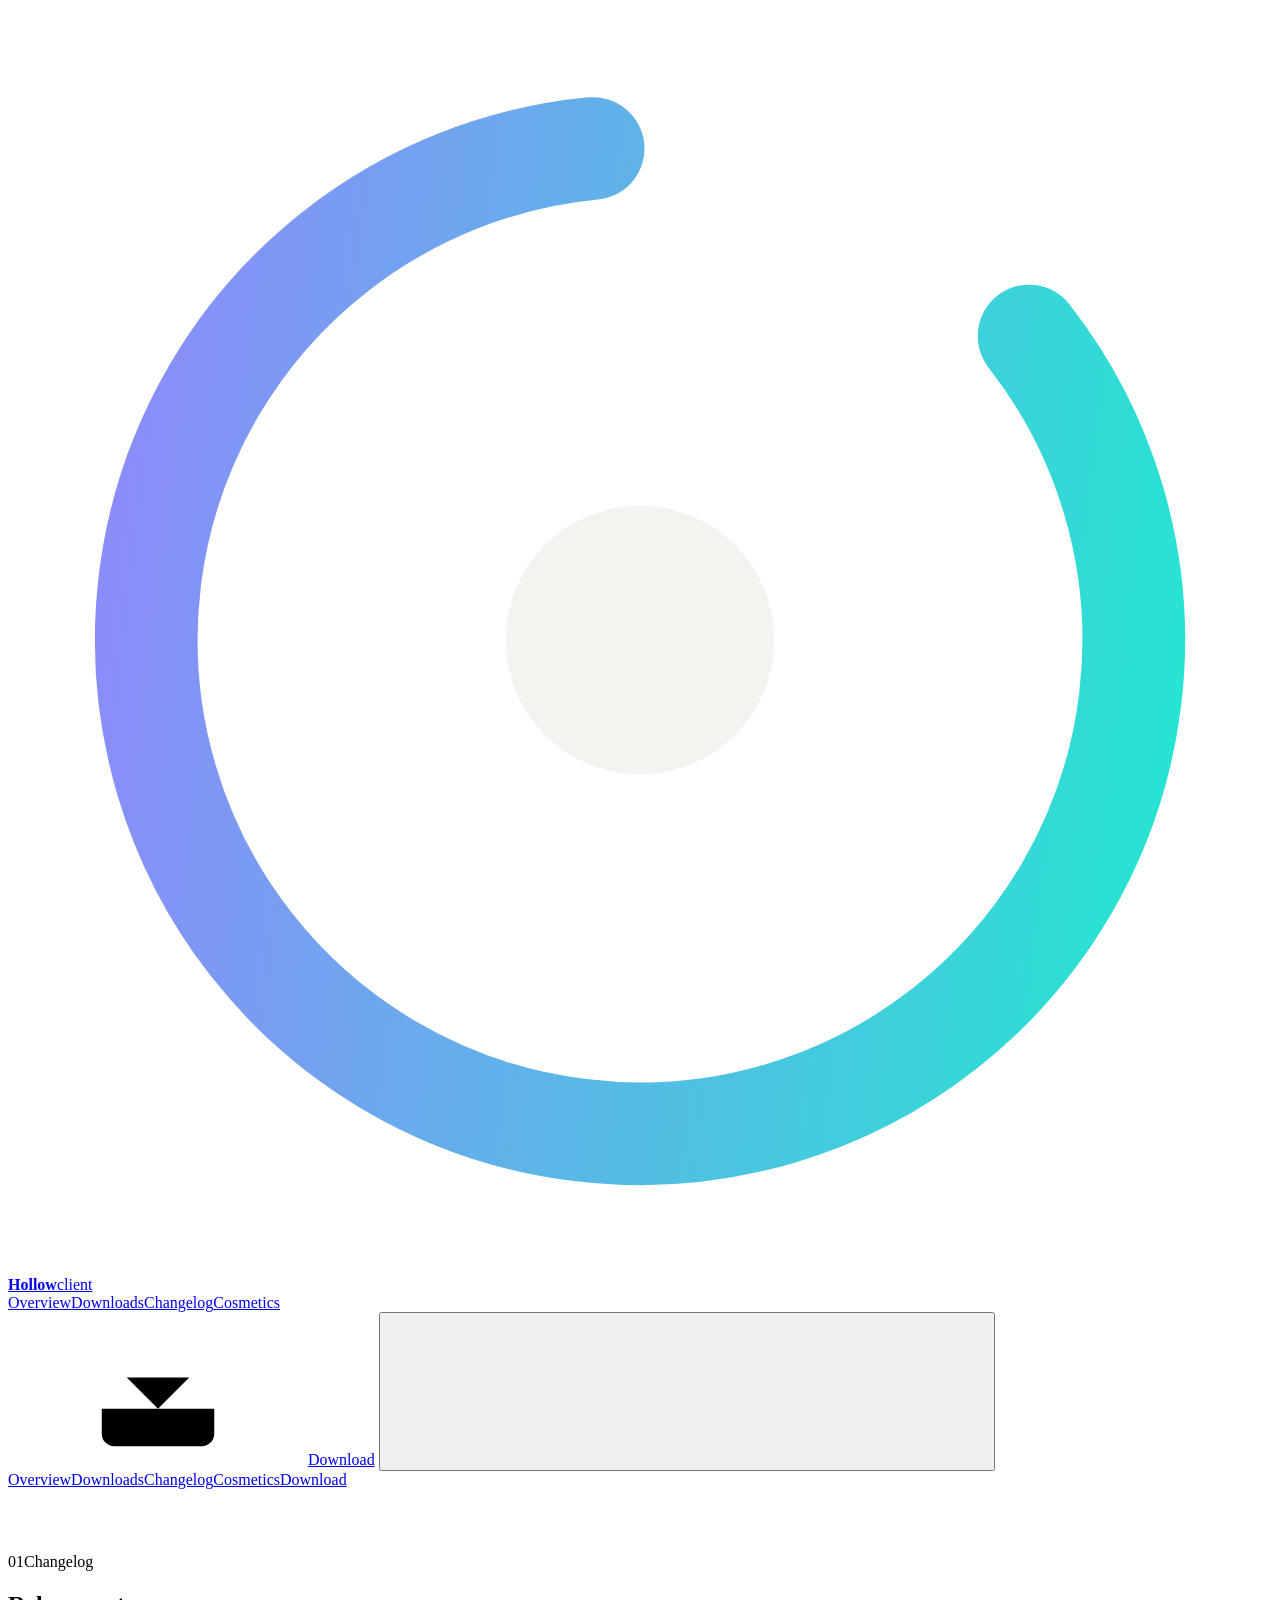
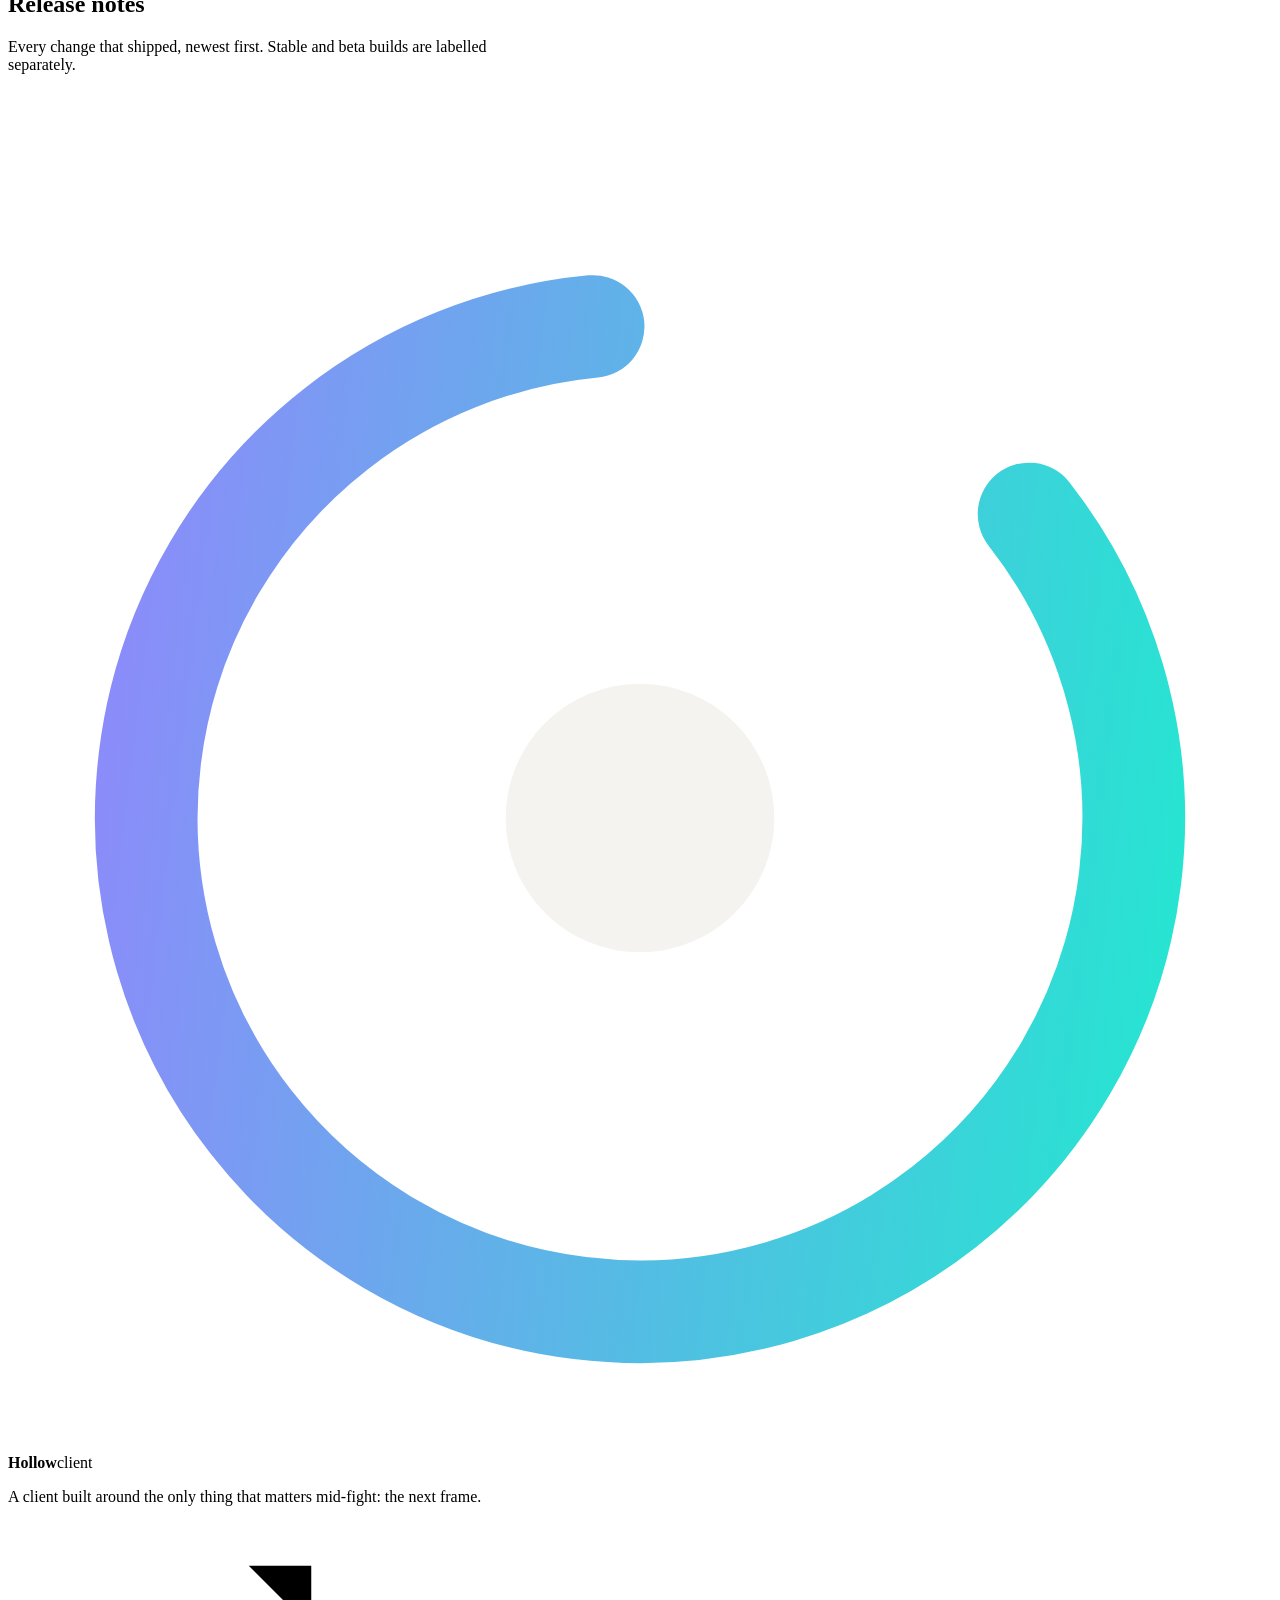
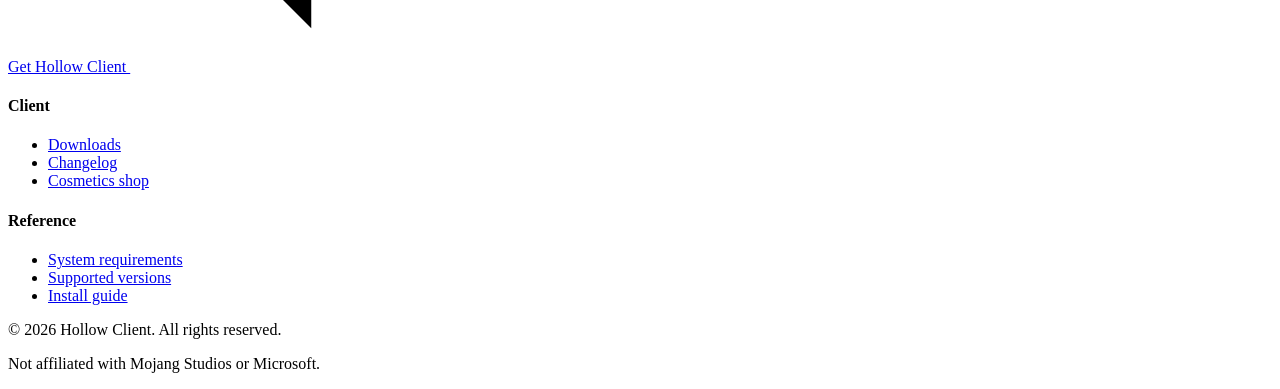
==== changelog.html @ 8e8ac7be "Add files via upload" ====
<!DOCTYPE html>
<html lang="en">
<head>
<meta charset="utf-8">
<meta name="viewport" content="width=device-width, initial-scale=1">
<title>Changelog — Hollow Client</title>
<meta name="description" content="Every Hollow Client release, newest first.">
<meta name="theme-color" content="#08080B">
<meta property="og:type" content="website">
<meta property="og:title" content="Changelog — Hollow Client">
<meta property="og:description" content="Every Hollow Client release, newest first.">
<meta name="twitter:card" content="summary_large_image">
<link rel="icon" href="assets/favicon.svg" type="image/svg+xml">
<link rel="preconnect" href="https://fonts.googleapis.com">
<link rel="preconnect" href="https://fonts.gstatic.com" crossorigin>
<link rel="stylesheet" href="https://fonts.googleapis.com/css2?family=Inter:wght@300;400;500;600&family=Space+Grotesk:wght@400;500;600;700&display=swap">
<link rel="stylesheet" href="assets/style.css">
</head>
<body data-page="changelog">
<svg xmlns="http://www.w3.org/2000/svg" style="display:none" aria-hidden="true">
<symbol id="i-download" viewBox="0 0 24 24"><path d="M21 15v4a2 2 0 0 1-2 2H5a2 2 0 0 1-2-2v-4"/><polyline points="7 10 12 15 17 10"/><line x1="12" x2="12" y1="15" y2="3"/></symbol>
<symbol id="i-arrow-right" viewBox="0 0 24 24"><path d="M5 12h14"/><path d="m12 5 7 7-7 7"/></symbol>
<symbol id="i-arrow-up-right" viewBox="0 0 24 24"><path d="M7 7h10v10"/><path d="M7 17 17 7"/></symbol>
<symbol id="i-menu" viewBox="0 0 24 24"><line x1="4" x2="20" y1="12" y2="12"/><line x1="4" x2="20" y1="6" y2="6"/><line x1="4" x2="20" y1="18" y2="18"/></symbol>
<symbol id="i-x" viewBox="0 0 24 24"><path d="M18 6 6 18"/><path d="m6 6 12 12"/></symbol>
<symbol id="i-check" viewBox="0 0 24 24"><path d="M20 6 9 17l-5-5"/></symbol>
<symbol id="i-chevron-down" viewBox="0 0 24 24"><path d="m6 9 6 6 6-6"/></symbol>
<symbol id="i-gauge" viewBox="0 0 24 24"><path d="m12 14 4-4"/><path d="M3.34 19a10 10 0 1 1 17.32 0"/></symbol>
<symbol id="i-blocks" viewBox="0 0 24 24"><rect width="7" height="7" x="14" y="3" rx="1"/><path d="M10 21V8a1 1 0 0 0-1-1H4a1 1 0 0 0-1 1v12a1 1 0 0 0 1 1h12a1 1 0 0 0 1-1v-5a1 1 0 0 0-1-1H3"/></symbol>
<symbol id="i-layers" viewBox="0 0 24 24"><path d="M12.83 2.18a2 2 0 0 0-1.66 0L2.6 6.08a1 1 0 0 0 0 1.83l8.58 3.91a2 2 0 0 0 1.66 0l8.58-3.9a1 1 0 0 0 0-1.83z"/><path d="M2 12a1 1 0 0 0 .58.91l8.6 3.91a2 2 0 0 0 1.65 0l8.58-3.9A1 1 0 0 0 22 12"/><path d="M2 17a1 1 0 0 0 .58.91l8.6 3.91a2 2 0 0 0 1.65 0l8.58-3.9A1 1 0 0 0 22 17"/></symbol>
<symbol id="i-sparkles" viewBox="0 0 24 24"><path d="M9.937 15.5A2 2 0 0 0 8.5 14.063l-6.135-1.582a.5.5 0 0 1 0-.962L8.5 9.936A2 2 0 0 0 9.937 8.5l1.582-6.135a.5.5 0 0 1 .963 0L14.063 8.5A2 2 0 0 0 15.5 9.937l6.135 1.581a.5.5 0 0 1 0 .964L15.5 14.063a2 2 0 0 0-1.437 1.437l-1.582 6.135a.5.5 0 0 1-.963 0z"/><path d="M20 3v4"/><path d="M22 5h-4"/><path d="M4 17v2"/><path d="M5 18H3"/></symbol>
<symbol id="i-sparkle" viewBox="0 0 24 24"><path d="M9.937 15.5A2 2 0 0 0 8.5 14.063l-6.135-1.582a.5.5 0 0 1 0-.962L8.5 9.936A2 2 0 0 0 9.937 8.5l1.582-6.135a.5.5 0 0 1 .963 0L14.063 8.5A2 2 0 0 0 15.5 9.937l6.135 1.581a.5.5 0 0 1 0 .964L15.5 14.063a2 2 0 0 0-1.437 1.437l-1.582 6.135a.5.5 0 0 1-.963 0z"/></symbol>
<symbol id="i-package" viewBox="0 0 24 24"><path d="M11 21.73a2 2 0 0 0 2 0l7-4A2 2 0 0 0 21 16V8a2 2 0 0 0-1-1.73l-7-4a2 2 0 0 0-2 0l-7 4A2 2 0 0 0 3 8v8a2 2 0 0 0 1 1.73z"/><path d="M12 22V12"/><polyline points="3.29 7 12 12 20.71 7"/><path d="m7.5 4.27 9 5.15"/></symbol>
<symbol id="i-shield-check" viewBox="0 0 24 24"><path d="M20 13c0 5-3.5 7.5-7.66 8.95a1 1 0 0 1-.67-.01C7.5 20.5 4 18 4 13V6a1 1 0 0 1 1-1c2 0 4.5-1.2 6.24-2.72a1.17 1.17 0 0 1 1.52 0C14.51 3.81 17 5 19 5a1 1 0 0 1 1 1z"/><path d="m9 12 2 2 4-4"/></symbol>
<symbol id="i-monitor" viewBox="0 0 24 24"><rect width="20" height="14" x="2" y="3" rx="2"/><line x1="8" x2="16" y1="21" y2="21"/><line x1="12" x2="12" y1="17" y2="21"/></symbol>
<symbol id="i-laptop" viewBox="0 0 24 24"><path d="M20 16V7a2 2 0 0 0-2-2H6a2 2 0 0 0-2 2v9m16 0H4m16 0 1.28 2.55a1 1 0 0 1-.9 1.45H3.62a1 1 0 0 1-.9-1.45L4 16"/></symbol>
<symbol id="i-terminal" viewBox="0 0 24 24"><polyline points="4 17 10 11 4 5"/><line x1="12" x2="20" y1="19" y2="19"/></symbol>
<symbol id="i-shirt" viewBox="0 0 24 24"><path d="M20.38 3.46 16 2a4 4 0 0 1-8 0L3.62 3.46a2 2 0 0 0-1.34 2.23l.58 3.47a1 1 0 0 0 .99.84H6v10c0 1.1.9 2 2 2h8a2 2 0 0 0 2-2V10h2.15a1 1 0 0 0 .99-.84l.58-3.47a2 2 0 0 0-1.34-2.23z"/></symbol>
<symbol id="i-feather" viewBox="0 0 24 24"><path d="M12.67 19a2 2 0 0 0 1.416-.588l6.154-6.172a6 6 0 0 0-8.49-8.49L5.586 9.914A2 2 0 0 0 5 11.328V18a1 1 0 0 0 1 1z"/><path d="M16 8 2 22"/><path d="M17.5 15H9"/></symbol>
<symbol id="i-smile" viewBox="0 0 24 24"><circle cx="12" cy="12" r="10"/><path d="M8 14s1.5 2 4 2 4-2 4-2"/><line x1="9" x2="9.01" y1="9" y2="9"/><line x1="15" x2="15.01" y1="9" y2="9"/></symbol>
<symbol id="i-crown" viewBox="0 0 24 24"><path d="M11.562 3.266a.5.5 0 0 1 .876 0L15.39 8.87a1 1 0 0 0 1.516.294L21.183 5.5a.5.5 0 0 1 .798.519l-2.834 10.246a1 1 0 0 1-.956.734H5.81a1 1 0 0 1-.957-.734L2.02 6.02a.5.5 0 0 1 .798-.519l4.276 3.664a1 1 0 0 0 1.516-.294z"/><path d="M5 21h14"/></symbol>
</svg>
<header class="site-header"><div class="wrap">
<div class="header-row"><a class="brand" href="index.html" aria-label="Hollow Client home"><svg viewBox="0 0 32 32" aria-hidden="true"><defs><linearGradient id="mark-h" x1="0" y1="0" x2="1" y2="1"><stop offset="0%" stop-color="hsl(252 100% 75%)"/><stop offset="100%" stop-color="hsl(170 88% 52%)"/></linearGradient></defs><circle cx="16" cy="16" r="12.5" fill="none" stroke="url(#mark-h)" stroke-width="2.6" stroke-linecap="round" stroke-dasharray="66 13" transform="rotate(-38 16 16)"/><circle cx="16" cy="16" r="3.4" fill="hsl(40 22% 95%)"/></svg><span class="brand-name"><b>Hollow</b><span>client</span></span></a>
<nav class="nav" aria-label="Main"><a href="index.html">Overview</a><a href="downloads.html">Downloads</a><a href="changelog.html" aria-current="page">Changelog</a><a href="shop.html">Cosmetics</a></nav>
<div class="header-actions">
<a class="btn btn-solid header-cta" href="downloads.html"><svg class="icon icon-sm" aria-hidden="true"><use href="#i-download"/></svg>Download</a>
<button class="menu-btn" type="button" aria-label="Toggle menu" aria-expanded="false"><svg class="icon i-open" aria-hidden="true"><use href="#i-menu"/></svg><svg class="icon i-close" aria-hidden="true"><use href="#i-x"/></svg></button>
</div></div>
<nav class="mobile-nav" aria-label="Mobile"><a href="index.html">Overview</a><a href="downloads.html">Downloads</a><a href="changelog.html" aria-current="page">Changelog</a><a href="shop.html">Cosmetics</a><a class="btn btn-solid" href="downloads.html">Download</a></nav>
</div></header>
<main>
<section class="band"><div class="wrap wrap-narrow" style="padding-top:4rem;padding-bottom:6rem">
<div class="eyebrow"><span class="idx">01</span><span class="rule"></span><span class="lbl">Changelog</span></div><h1 class="h-page">Release notes</h1>
<p class="lead" style="max-width:32rem">Every change that shipped, newest first. Stable and beta builds are labelled separately.</p>
<div class="release-list" id="release-list"></div>
</div></section>
</main>
<footer class="site-footer"><div class="wrap">
<div class="footer-top">
<div><span class="brand" style="pointer-events:none"><svg viewBox="0 0 32 32" aria-hidden="true"><defs><linearGradient id="mark-f" x1="0" y1="0" x2="1" y2="1"><stop offset="0%" stop-color="hsl(252 100% 75%)"/><stop offset="100%" stop-color="hsl(170 88% 52%)"/></linearGradient></defs><circle cx="16" cy="16" r="12.5" fill="none" stroke="url(#mark-f)" stroke-width="2.6" stroke-linecap="round" stroke-dasharray="66 13" transform="rotate(-38 16 16)"/><circle cx="16" cy="16" r="3.4" fill="hsl(40 22% 95%)"/></svg><span class="brand-name"><b>Hollow</b><span>client</span></span></span>
<p>A client built around the only thing that matters mid-fight: the next frame.</p>
<a class="get" href="downloads.html">Get Hollow Client <svg class="icon icon-sm" aria-hidden="true"><use href="#i-arrow-up-right"/></svg></a></div>
<div><h4>Client</h4><ul><li><a href="downloads.html">Downloads</a></li><li><a href="changelog.html">Changelog</a></li><li><a href="shop.html">Cosmetics shop</a></li></ul></div>
<div><h4>Reference</h4><ul><li><a href="downloads.html#requirements">System requirements</a></li><li><a href="downloads.html#requirements">Supported versions</a></li><li><a href="downloads.html#install">Install guide</a></li></ul></div>
</div>
<div class="footer-bottom"><p>© 2026 Hollow Client. All rights reserved.</p><p>Not affiliated with Mojang Studios or Microsoft.</p></div>
</div></footer>
<script src="assets/data.js"></script>
<script src="assets/app.js"></script>
</body>
</html>
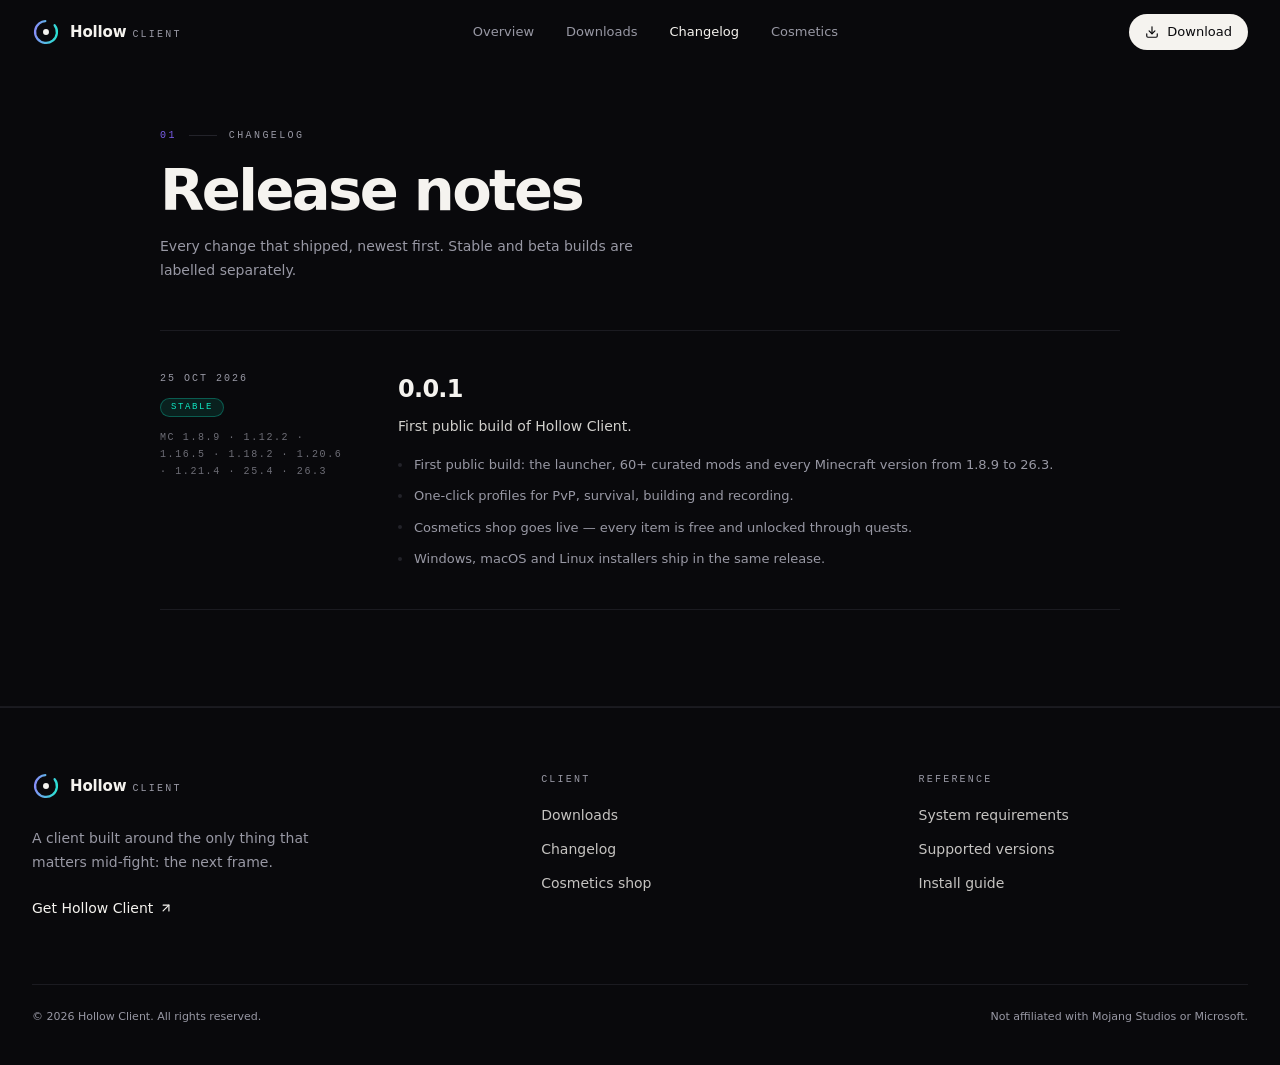
==== commit 5e0b67ca: "Add files via upload" ====
--- a/changelog.html
+++ b/changelog.html
@@ -10,11 +10,11 @@
 <meta property="og:title" content="Changelog — Hollow Client">
 <meta property="og:description" content="Every Hollow Client release, newest first.">
 <meta name="twitter:card" content="summary_large_image">
-<link rel="icon" href="assets/favicon.svg" type="image/svg+xml">
+<link rel="icon" href="favicon.svg" type="image/svg+xml">
 <link rel="preconnect" href="https://fonts.googleapis.com">
 <link rel="preconnect" href="https://fonts.gstatic.com" crossorigin>
 <link rel="stylesheet" href="https://fonts.googleapis.com/css2?family=Inter:wght@300;400;500;600&family=Space+Grotesk:wght@400;500;600;700&display=swap">
-<link rel="stylesheet" href="assets/style.css">
+<link rel="stylesheet" href="style.css">
 </head>
 <body data-page="changelog">
 <svg xmlns="http://www.w3.org/2000/svg" style="display:none" aria-hidden="true">
@@ -66,7 +66,7 @@
 </div>
 <div class="footer-bottom"><p>© 2026 Hollow Client. All rights reserved.</p><p>Not affiliated with Mojang Studios or Microsoft.</p></div>
 </div></footer>
-<script src="assets/data.js"></script>
-<script src="assets/app.js"></script>
+<script src="data.js"></script>
+<script src="app.js"></script>
 </body>
 </html>
--- a/style.css
+++ b/style.css
@@ -0,0 +1,347 @@
+/* Hollow Client — site styles
+   Design tokens are HSL triplets so alpha can be added: hsl(var(--primary) / .4) */
+
+:root {
+  --bg: 240 15% 4%;
+  --fg: 40 22% 95%;
+  --card: 240 13% 6%;
+  --primary: 252 100% 70%;
+  --accent: 170 88% 48%;
+  --muted: 240 6% 62%;
+  --border: 240 9% 15%;
+  --font-heading: "Space Grotesk", ui-sans-serif, system-ui, sans-serif;
+  --font-body: "Inter", ui-sans-serif, system-ui, sans-serif;
+  --font-mono: ui-monospace, SFMono-Regular, Menlo, Monaco, Consolas, "Liberation Mono", monospace;
+  color-scheme: dark;
+}
+
+*, *::before, *::after { box-sizing: border-box; border-color: hsl(var(--border)); }
+html { scroll-behavior: smooth; -webkit-font-smoothing: antialiased; -moz-osx-font-smoothing: grayscale; }
+body {
+  margin: 0; min-height: 100vh; display: flex; flex-direction: column;
+  background: hsl(var(--bg)); color: hsl(var(--fg));
+  font-family: var(--font-body); font-size: 16px; line-height: 1.5;
+}
+::selection { background: hsl(var(--primary) / .35); color: hsl(var(--fg)); }
+a { color: inherit; text-decoration: none; }
+h1, h2, h3, h4, p, ul, ol, dl, dd { margin: 0; }
+ul, ol { padding: 0; list-style: none; }
+button { font: inherit; color: inherit; background: none; border: 0; padding: 0; cursor: pointer; }
+select { font: inherit; }
+img, svg { display: block; max-width: 100%; }
+:focus-visible { outline: 2px solid hsl(var(--primary) / .7); outline-offset: 3px; border-radius: 6px; }
+
+.icon { width: 1rem; height: 1rem; flex-shrink: 0; fill: none; stroke: currentColor; stroke-width: 2; stroke-linecap: round; stroke-linejoin: round; }
+.icon-sm { width: .875rem; height: .875rem; }
+.icon-lg { width: 2.5rem; height: 2.5rem; }
+.sr-only { position: absolute; width: 1px; height: 1px; overflow: hidden; clip: rect(0 0 0 0); white-space: nowrap; }
+
+/* ---------- layout helpers ---------- */
+.wrap { width: 100%; max-width: 80rem; margin: 0 auto; padding: 0 1.25rem; }
+.wrap-narrow { max-width: 64rem; }
+@media (min-width: 640px) { .wrap { padding: 0 2rem; } }
+main { flex: 1; padding-top: 4rem; }
+.band { border-bottom: 1px solid hsl(var(--border) / .6); }
+.band-tint { background: hsl(var(--card) / .2); }
+.mono { font-family: var(--font-mono); font-size: 10px; text-transform: uppercase; }
+.muted { color: hsl(var(--muted)); }
+.text-gradient {
+  background: linear-gradient(100deg, hsl(var(--fg)) 0%, hsl(var(--primary)) 45%, hsl(var(--accent)) 100%);
+  -webkit-background-clip: text; background-clip: text; color: transparent;
+}
+.grid-fade {
+  background-image:
+    linear-gradient(to right, hsl(var(--border) / .55) 1px, transparent 1px),
+    linear-gradient(to bottom, hsl(var(--border) / .55) 1px, transparent 1px);
+  background-size: 84px 84px;
+  -webkit-mask-image: radial-gradient(80% 60% at 50% 0, #000 0%, #0000 75%);
+  mask-image: radial-gradient(80% 60% at 50% 0, #000 0%, #0000 75%);
+}
+
+/* ---------- eyebrow ---------- */
+.eyebrow { display: flex; align-items: center; gap: .75rem; font-family: var(--font-mono); font-size: 10px; text-transform: uppercase; letter-spacing: .24em; }
+.eyebrow .idx { color: hsl(var(--primary) / .9); }
+.eyebrow .rule { width: 1.75rem; height: 1px; background: hsl(var(--border)); }
+.eyebrow .lbl { color: hsl(var(--muted)); }
+
+.h-section { margin-top: 1.25rem; font-family: var(--font-heading); font-size: clamp(1.9rem, 3.6vw, 3rem); font-weight: 600; line-height: 1.05; letter-spacing: -.035em; }
+.h-page { margin-top: 1.25rem; font-family: var(--font-heading); font-size: clamp(2.2rem, 5vw, 3.6rem); font-weight: 600; line-height: .98; letter-spacing: -.045em; }
+.lead { margin-top: 1rem; font-size: 14px; line-height: 1.65; color: hsl(var(--muted)); }
+
+/* ---------- buttons ---------- */
+.btn { display: inline-flex; align-items: center; justify-content: center; gap: .5rem; border-radius: 999px; font-weight: 500; transition: box-shadow .3s, background-color .2s, border-color .2s, color .2s; white-space: nowrap; }
+.btn-solid { background: hsl(var(--fg)); color: hsl(var(--bg)); }
+.btn-solid:hover { box-shadow: 0 0 36px -8px hsl(var(--fg) / .55); }
+.btn-outline { border: 1px solid hsl(var(--border)); color: hsl(var(--fg)); font-weight: 400; }
+.btn-outline:hover { border-color: hsl(var(--fg) / .3); background: hsl(var(--card) / .6); }
+.btn-md { padding: .625rem 1.25rem; font-size: 13px; }
+.btn-lg { padding: .75rem 1.5rem; font-size: 14px; }
+.btn[disabled] { cursor: not-allowed; border: 1px solid hsl(var(--border) / .7); background: none; color: hsl(var(--muted)); font-weight: 400; box-shadow: none; }
+.btn .arrow { transition: transform .3s; }
+.btn:hover .arrow, .link-arrow:hover .arrow { transform: translateX(2px); }
+
+/* ---------- header ---------- */
+.site-header { position: fixed; inset: 0 0 auto 0; z-index: 50; border-bottom: 1px solid transparent; transition: background-color .3s, border-color .3s, backdrop-filter .3s; }
+.site-header.is-scrolled, .site-header.menu-open { background: hsl(var(--bg) / .82); backdrop-filter: blur(14px); -webkit-backdrop-filter: blur(14px); border-bottom-color: hsl(var(--border) / .7); }
+.header-row { display: flex; align-items: center; justify-content: space-between; height: 4rem; }
+.brand { display: inline-flex; align-items: center; gap: .625rem; transition: opacity .2s; }
+.brand:hover { opacity: .8; }
+.brand svg { width: 1.75rem; height: 1.75rem; }
+.brand-name { display: flex; align-items: baseline; gap: .375rem; }
+.brand-name b { font-family: var(--font-heading); font-size: 15px; font-weight: 600; letter-spacing: -.01em; }
+.brand-name span { font-family: var(--font-mono); font-size: 10px; text-transform: uppercase; letter-spacing: .22em; color: hsl(var(--muted)); }
+.nav { display: none; align-items: center; gap: .25rem; }
+.nav a { border-radius: 999px; padding: .375rem .875rem; font-size: 13px; color: hsl(var(--muted)); transition: color .2s; }
+.nav a:hover, .nav a[aria-current="page"] { color: hsl(var(--fg)); }
+.header-actions { display: flex; align-items: center; gap: .5rem; }
+.header-cta { display: none; padding: .5rem 1rem; font-size: 13px; }
+.menu-btn { display: inline-flex; align-items: center; justify-content: center; width: 2.25rem; height: 2.25rem; border: 1px solid hsl(var(--border)); border-radius: 999px; }
+.menu-btn .i-close { display: none; }
+.menu-open .menu-btn .i-open { display: none; }
+.menu-open .menu-btn .i-close { display: block; }
+.mobile-nav { display: none; border-top: 1px solid hsl(var(--border) / .7); padding: .75rem 0 1.25rem; }
+.menu-open .mobile-nav { display: block; }
+.mobile-nav a { display: block; padding: .75rem 0; font-size: 15px; color: hsl(var(--muted)); border-bottom: 1px solid hsl(var(--border) / .5); }
+.mobile-nav a[aria-current="page"] { color: hsl(var(--fg)); }
+.mobile-nav .btn { margin-top: 1rem; width: 100%; padding: .75rem 1rem; color: hsl(var(--bg)); border: 0; }
+@media (min-width: 640px) { .header-cta { display: inline-flex; } }
+@media (min-width: 768px) { .nav { display: flex; } .menu-btn, .mobile-nav { display: none !important; } }
+
+/* ---------- hero ---------- */
+.hero { position: relative; overflow: hidden; }
+.hero-bg { position: absolute; inset: 0; pointer-events: none; }
+.hero-bg img { position: absolute; inset: 0; width: 100%; height: 100%; object-fit: cover; opacity: .55; }
+.hero-bg .shade { position: absolute; inset: 0; background: linear-gradient(to bottom, hsl(var(--bg) / .7), hsl(var(--bg) / .8), hsl(var(--bg))); }
+.hero-bg .grid-fade { position: absolute; inset: 0; opacity: .6; }
+.hero-inner { position: relative; padding-top: 5rem; padding-bottom: 5rem; }
+@media (min-width: 640px) { .hero-inner { padding-top: 7rem; padding-bottom: 7rem; } }
+.hero-copy { text-align: center; }
+@keyframes rise { from { opacity: 0; transform: translateY(18px); } to { opacity: 1; transform: none; } }
+.animate-rise { animation: rise .8s cubic-bezier(.22, 1, .36, 1) both; }
+.pill { display: inline-flex; align-items: center; gap: .5rem; border: 1px solid hsl(var(--border) / .8); background: hsl(var(--card) / .6); backdrop-filter: blur(6px); -webkit-backdrop-filter: blur(6px); border-radius: 999px; padding: .375rem .875rem; font-family: var(--font-mono); font-size: 10px; text-transform: uppercase; letter-spacing: .2em; color: hsl(var(--muted)); }
+.ping { position: relative; display: flex; width: 6px; height: 6px; }
+.ping::before, .ping::after { content: ""; border-radius: 999px; background: hsl(var(--accent)); }
+.ping::before { position: absolute; inset: 0; opacity: .7; animation: ping 1.6s cubic-bezier(0, 0, .2, 1) infinite; }
+.ping::after { position: relative; width: 6px; height: 6px; }
+@keyframes ping { 75%, 100% { transform: scale(2.4); opacity: 0; } }
+.hero h1 { margin: 1.75rem auto 0; max-width: 56rem; font-family: var(--font-heading); font-size: clamp(2.6rem, 7.2vw, 5.5rem); font-weight: 600; line-height: .94; letter-spacing: -.045em; }
+.hero-lead { margin: 1.5rem auto 0; max-width: 36rem; font-size: 15px; line-height: 1.65; color: hsl(var(--muted)); }
+@media (min-width: 640px) { .hero-lead { font-size: 16px; } }
+.hero-actions { margin-top: 2.25rem; display: flex; flex-direction: column; align-items: center; justify-content: center; gap: .75rem; }
+.hero-actions .btn { width: 100%; }
+@media (min-width: 640px) { .hero-actions { flex-direction: row; } .hero-actions .btn { width: auto; } }
+.hero-platforms { margin-top: 1rem; font-family: var(--font-mono); font-size: 10px; text-transform: uppercase; letter-spacing: .2em; color: hsl(var(--muted) / .7); }
+.hero-stats { margin: 4rem auto 0; max-width: 48rem; display: grid; grid-template-columns: 1fr; border-top: 1px solid hsl(var(--border) / .7); }
+.hero-stats > div { padding: 1.5rem .5rem; text-align: center; border-bottom: 1px solid hsl(var(--border) / .7); }
+.hero-stats > div:last-child { border-bottom: 0; }
+.hero-stats b { display: block; font-family: var(--font-heading); font-size: 18px; font-weight: 500; letter-spacing: -.01em; }
+.hero-stats span { display: block; margin-top: .25rem; font-family: var(--font-mono); font-size: 10px; text-transform: uppercase; letter-spacing: .2em; color: hsl(var(--muted)); }
+@media (min-width: 640px) {
+  .hero-stats { grid-template-columns: repeat(3, 1fr); }
+  .hero-stats > div { border-bottom: 0; border-right: 1px solid hsl(var(--border) / .7); }
+  .hero-stats > div:last-child { border-right: 0; }
+}
+
+/* ---------- marquee ---------- */
+.marquee { position: relative; overflow: hidden; padding: 1.25rem 0; -webkit-mask-image: linear-gradient(90deg, #0000, #000 8% 92%, #0000); mask-image: linear-gradient(90deg, #0000, #000 8% 92%, #0000); }
+.marquee-track { display: flex; width: max-content; align-items: center; animation: marquee 46s linear infinite; }
+.marquee-track span { display: flex; align-items: center; gap: 2rem; padding-right: 2rem; font-family: var(--font-mono); font-size: 10px; text-transform: uppercase; letter-spacing: .22em; color: hsl(var(--muted) / .8); }
+.marquee-track span::after { content: ""; width: 4px; height: 4px; border-radius: 999px; background: hsl(var(--primary) / .7); }
+@keyframes marquee { to { transform: translateX(-50%); } }
+
+/* ---------- sections ---------- */
+.section { padding-top: 5rem; padding-bottom: 5rem; }
+@media (min-width: 640px) { .section { padding-top: 7rem; padding-bottom: 7rem; } }
+.section-head { max-width: 42rem; }
+.section-head .lead { max-width: 32rem; }
+
+.features { margin-top: 3.5rem; display: grid; gap: 1px; overflow: hidden; border: 1px solid hsl(var(--border) / .7); border-radius: 1.5rem; background: hsl(var(--border) / .7); }
+@media (min-width: 640px) { .features { grid-template-columns: repeat(2, 1fr); } }
+@media (min-width: 1024px) { .features { grid-template-columns: repeat(3, 1fr); } }
+.feature { background: hsl(var(--bg)); padding: 1.75rem; transition: background-color .3s; }
+.feature:hover { background: hsl(var(--card) / .7); }
+.feature .ico { display: flex; align-items: center; justify-content: center; width: 2.25rem; height: 2.25rem; border: 1px solid hsl(var(--border) / .8); border-radius: .75rem; background: hsl(var(--card)); transition: border-color .3s, color .3s; }
+.feature:hover .ico { border-color: hsl(var(--primary) / .5); color: hsl(var(--primary)); }
+.feature h3 { margin-top: 1.25rem; font-family: var(--font-heading); font-size: 15px; font-weight: 500; letter-spacing: -.01em; }
+.feature p { margin-top: .5rem; font-size: 13px; line-height: 1.65; color: hsl(var(--muted)); }
+
+.split { display: grid; gap: 3rem; }
+@media (min-width: 1024px) { .split-hood { grid-template-columns: .9fr 1.1fr; gap: 5rem; } .split-faq { grid-template-columns: .8fr 1.2fr; gap: 5rem; } .split-req { grid-template-columns: .8fr 1.2fr; gap: 5rem; } .sticky-col { position: sticky; top: 7rem; align-self: start; } }
+.hood-list > div { display: grid; gap: .75rem; border-top: 1px solid hsl(var(--border) / .7); padding: 1.75rem 0; }
+.hood-list > div:last-child { border-bottom: 1px solid hsl(var(--border) / .7); }
+@media (min-width: 640px) { .hood-list > div { grid-template-columns: auto 120px 1fr; gap: 1.5rem; align-items: start; } }
+.hood-list .n { font-family: var(--font-mono); font-size: 10px; letter-spacing: .2em; color: hsl(var(--muted) / .6); }
+.hood-list h3 { font-family: var(--font-heading); font-size: 14px; font-weight: 500; letter-spacing: -.01em; }
+.hood-list p { font-size: 13px; line-height: 1.65; color: hsl(var(--muted)); }
+
+/* latest build */
+.latest { position: relative; overflow: hidden; border: 1px solid hsl(var(--border) / .7); border-radius: 1.5rem; background: hsl(var(--card) / .4); }
+.latest::before { content: ""; position: absolute; right: -6rem; top: -6rem; width: 16rem; height: 16rem; border-radius: 999px; background: hsl(var(--primary) / .2); filter: blur(90px); pointer-events: none; }
+.latest-grid { position: relative; display: grid; gap: 2.5rem; padding: 1.75rem; }
+@media (min-width: 640px) { .latest-grid { padding: 2.75rem; } }
+@media (min-width: 1024px) { .latest-grid { grid-template-columns: .95fr 1.05fr; gap: 4rem; } }
+.version-row { margin-top: 1.25rem; display: flex; align-items: flex-end; gap: .75rem; }
+.version-row h2 { font-family: var(--font-heading); font-size: clamp(2.4rem, 5vw, 3.6rem); font-weight: 600; line-height: 1; letter-spacing: -.05em; }
+.tag { display: inline-flex; border-radius: 999px; border: 1px solid hsl(var(--accent) / .3); background: hsl(var(--accent) / .1); padding: .125rem .625rem; font-family: var(--font-mono); font-size: 9px; text-transform: uppercase; letter-spacing: .18em; color: hsl(var(--accent)); }
+.tag-beta { border-color: hsl(var(--primary) / .4); background: hsl(var(--primary) / .1); color: hsl(var(--primary)); }
+.version-row .tag { margin-bottom: .375rem; }
+.latest p.sum { margin-top: 1rem; max-width: 24rem; font-size: 14px; line-height: 1.65; color: hsl(var(--muted)); }
+.latest p.meta { margin-top: 1rem; font-family: var(--font-mono); font-size: 10px; text-transform: uppercase; letter-spacing: .2em; color: hsl(var(--muted) / .7); }
+.latest-actions { margin-top: 1.75rem; display: flex; flex-wrap: wrap; align-items: center; gap: .75rem; }
+.link-arrow { display: inline-flex; align-items: center; gap: .375rem; font-size: 13px; color: hsl(var(--muted)); transition: color .2s; }
+.link-arrow:hover { color: hsl(var(--fg)); }
+.link-arrow .arrow { width: .875rem; height: .875rem; transition: transform .3s; }
+.latest-notes { border-top: 1px solid hsl(var(--border) / .7); padding-top: 2rem; }
+@media (min-width: 1024px) { .latest-notes { border-top: 0; border-left: 1px solid hsl(var(--border) / .7); padding-top: 0; padding-left: 3rem; } }
+.latest-notes h3 { font-family: var(--font-mono); font-size: 10px; text-transform: uppercase; letter-spacing: .22em; font-weight: 400; color: hsl(var(--muted)); }
+.dot-list { display: grid; gap: 1rem; margin-top: 1.25rem; }
+.dot-list li { display: flex; gap: .75rem; font-size: 13px; line-height: 1.65; color: hsl(var(--fg) / .85); }
+.dot-list li::before { content: ""; flex-shrink: 0; width: 4px; height: 4px; margin-top: .55rem; border-radius: 999px; background: hsl(var(--primary)); }
+
+/* faq */
+.faq details { border-bottom: 1px solid hsl(var(--border) / .7); }
+.faq summary { display: flex; align-items: center; justify-content: space-between; gap: 1rem; padding: 1.25rem 0; cursor: pointer; list-style: none; font-family: var(--font-heading); font-size: 15px; font-weight: 500; letter-spacing: -.01em; }
+.faq summary::-webkit-details-marker { display: none; }
+.faq summary .icon { color: hsl(var(--muted)); transition: transform .2s; }
+.faq details[open] summary .icon { transform: rotate(180deg); }
+.faq details p { padding: 0 2rem 1.25rem 0; font-size: 13px; line-height: 1.65; color: hsl(var(--muted)); }
+
+/* ---------- footer ---------- */
+.site-footer { border-top: 1px solid hsl(var(--border) / .7); background: hsl(var(--bg)); }
+.footer-top { display: grid; gap: 3rem; padding-top: 4rem; padding-bottom: 4rem; }
+@media (min-width: 768px) { .footer-top { grid-template-columns: 1.4fr 1fr 1fr; } }
+.footer-top p { margin-top: 1.25rem; max-width: 20rem; font-size: 14px; line-height: 1.65; color: hsl(var(--muted)); }
+.footer-top .get { margin-top: 1.5rem; display: inline-flex; align-items: center; gap: .375rem; font-size: 14px; transition: opacity .2s; }
+.footer-top .get:hover { opacity: .7; }
+.footer-top h4 { font-family: var(--font-mono); font-size: 10px; font-weight: 400; text-transform: uppercase; letter-spacing: .22em; color: hsl(var(--muted)); }
+.footer-top ul { margin-top: 1rem; display: grid; gap: .625rem; }
+.footer-top li a { font-size: 14px; color: hsl(var(--fg) / .8); transition: color .2s; }
+.footer-top li a:hover { color: hsl(var(--fg)); }
+.footer-bottom { display: flex; flex-direction: column; gap: .75rem; border-top: 1px solid hsl(var(--border) / .7); padding: 1.5rem 0 2.5rem; font-size: 11px; color: hsl(var(--muted)); }
+@media (min-width: 640px) { .footer-bottom { flex-direction: row; align-items: center; justify-content: space-between; } }
+
+/* ---------- downloads ---------- */
+.page-hero { position: relative; overflow: hidden; }
+.page-hero .grid-fade { position: absolute; inset: 0; opacity: .4; pointer-events: none; }
+.page-hero-inner { position: relative; padding-top: 4rem; padding-bottom: 4rem; }
+@media (min-width: 640px) { .page-hero-inner { padding-top: 6rem; padding-bottom: 5rem; } }
+.page-hero-row { display: flex; flex-direction: column; justify-content: space-between; gap: 2rem; }
+@media (min-width: 1024px) { .page-hero-row { flex-direction: row; align-items: flex-end; } }
+.page-hero-row .lead { max-width: 36rem; }
+.page-hero .copy { max-width: 36rem; }
+.field-label { margin-bottom: .5rem; font-family: var(--font-mono); font-size: 10px; text-transform: uppercase; letter-spacing: .22em; color: hsl(var(--muted)); }
+.select { position: relative; width: 240px; max-width: 100%; }
+.select select { width: 100%; appearance: none; -webkit-appearance: none; border: 1px solid hsl(var(--border) / .8); border-radius: 999px; background: hsl(var(--card) / .5); color: hsl(var(--fg)); padding: .5rem 2.5rem .5rem 1rem; font-size: 14px; height: 2.25rem; }
+.select .icon { position: absolute; right: .875rem; top: 50%; transform: translateY(-50%); opacity: .5; pointer-events: none; }
+.select select option { background: hsl(var(--card)); }
+.platforms { margin-top: 3rem; display: grid; gap: 1rem; }
+@media (min-width: 640px) { .platforms { grid-template-columns: repeat(3, 1fr); } }
+.platform { display: flex; flex-direction: column; border: 1px solid hsl(var(--border) / .7); border-radius: 1rem; background: hsl(var(--card) / .2); padding: 1.5rem; transition: border-color .3s, background-color .3s, box-shadow .3s; }
+.platform:hover { border-color: hsl(var(--border)); }
+.platform.is-active { border-color: hsl(var(--primary) / .5); background: hsl(var(--card) / .7); box-shadow: 0 0 0 1px hsl(var(--primary) / .25), 0 0 44px -14px hsl(var(--primary) / .55); }
+.platform-top { display: flex; align-items: flex-start; justify-content: space-between; }
+.platform .ico { display: flex; align-items: center; justify-content: center; width: 2.5rem; height: 2.5rem; border: 1px solid hsl(var(--border) / .8); border-radius: .75rem; background: hsl(var(--card)); color: hsl(var(--muted)); transition: border-color .3s, color .3s, background-color .3s; }
+.platform.is-active .ico { border-color: hsl(var(--primary) / .5); background: hsl(var(--primary) / .1); color: hsl(var(--primary)); }
+.platform .tick { display: none; align-items: center; justify-content: center; width: 1.25rem; height: 1.25rem; border-radius: 999px; background: hsl(var(--primary) / .15); color: hsl(var(--primary)); }
+.platform .tick .icon { width: .75rem; height: .75rem; }
+.platform.is-active .tick { display: flex; }
+.platform h3 { margin-top: 1.25rem; font-family: var(--font-heading); font-size: 16px; font-weight: 500; letter-spacing: -.01em; }
+.platform .detail { margin-top: .25rem; font-size: 12px; line-height: 1.6; color: hsl(var(--muted)); }
+.platform .build { margin-top: .75rem; font-family: var(--font-mono); font-size: 10px; text-transform: uppercase; letter-spacing: .16em; color: hsl(var(--muted) / .7); }
+.platform .btn { margin-top: 1.5rem; width: 100%; padding: .625rem 1rem; font-size: 13px; }
+
+.req-list > div { display: grid; gap: .25rem; border-top: 1px solid hsl(var(--border) / .7); padding: 1rem 0; }
+.req-list > div:last-child { border-bottom: 1px solid hsl(var(--border) / .7); }
+@media (min-width: 640px) { .req-list > div { grid-template-columns: 180px 1fr; gap: 1.5rem; align-items: baseline; } }
+.req-list dt { font-family: var(--font-mono); font-size: 10px; text-transform: uppercase; letter-spacing: .2em; color: hsl(var(--muted)); }
+.req-list dd { font-size: 13px; line-height: 1.65; color: hsl(var(--fg) / .85); }
+.chips { margin-top: .75rem; display: flex; flex-wrap: wrap; gap: .5rem; }
+.chip { border: 1px solid hsl(var(--border) / .8); border-radius: 999px; padding: .25rem .75rem; font-family: var(--font-mono); font-size: 11px; color: hsl(var(--fg) / .85); }
+.h-sub { margin-top: 1.25rem; font-family: var(--font-heading); font-size: clamp(1.7rem, 3vw, 2.4rem); font-weight: 600; line-height: 1.05; letter-spacing: -.035em; }
+.steps { margin-top: 2.5rem; display: grid; gap: 2.5rem; }
+@media (min-width: 640px) { .steps { grid-template-columns: repeat(3, 1fr); gap: 2rem; } }
+.steps > div { border-top: 1px solid hsl(var(--border) / .7); padding-top: 1.25rem; }
+.steps .n { font-family: var(--font-mono); font-size: 10px; letter-spacing: .2em; color: hsl(var(--primary) / .9); }
+.steps h3 { margin-top: .75rem; font-family: var(--font-heading); font-size: 15px; font-weight: 500; letter-spacing: -.01em; }
+.steps p { margin-top: .5rem; font-size: 13px; line-height: 1.65; color: hsl(var(--muted)); }
+
+/* ---------- changelog ---------- */
+.release { display: grid; gap: 1.5rem; border-top: 1px solid hsl(var(--border) / .7); padding: 2.5rem 0; }
+.release:last-child { border-bottom: 1px solid hsl(var(--border) / .7); }
+@media (min-width: 1024px) { .release { grid-template-columns: 190px 1fr; gap: 3rem; } }
+.release .when { font-family: var(--font-mono); font-size: 10px; text-transform: uppercase; letter-spacing: .2em; color: hsl(var(--muted)); }
+.release .tag { margin-top: .75rem; }
+.release .mc { margin-top: .75rem; font-family: var(--font-mono); font-size: 10px; text-transform: uppercase; letter-spacing: .16em; color: hsl(var(--muted) / .7); line-height: 1.7; }
+.release h2 { font-family: var(--font-heading); font-size: 1.5rem; font-weight: 600; letter-spacing: -.03em; }
+.release .head { display: flex; flex-wrap: wrap; align-items: baseline; gap: .75rem; }
+.release .size { font-family: var(--font-mono); font-size: 10px; text-transform: uppercase; letter-spacing: .16em; color: hsl(var(--muted) / .7); }
+.release .sum { margin-top: .5rem; font-size: 14px; line-height: 1.65; color: hsl(var(--fg) / .85); }
+.release ul { margin-top: 1rem; display: grid; gap: .625rem; }
+.release li { display: flex; gap: .75rem; font-size: 13px; line-height: 1.65; color: hsl(var(--muted)); }
+.release li::before { content: ""; flex-shrink: 0; width: 4px; height: 4px; margin-top: .55rem; border-radius: 999px; background: hsl(var(--border)); }
+.release-list { margin-top: 3rem; }
+.empty { margin-top: 2rem; font-size: 14px; color: hsl(var(--muted)); }
+
+/* ---------- shop ---------- */
+.shop-head { display: flex; flex-direction: column; justify-content: space-between; gap: 2rem; }
+@media (min-width: 1024px) { .shop-head { flex-direction: row; align-items: flex-end; } }
+.shop-head .copy { max-width: 36rem; }
+.shop-stats { display: flex; gap: 2rem; }
+.shop-stats b { display: block; font-family: var(--font-heading); font-size: 1.5rem; font-weight: 600; letter-spacing: -.01em; }
+.shop-stats b.free { color: hsl(var(--accent)); }
+.shop-stats span { display: block; margin-top: .25rem; font-family: var(--font-mono); font-size: 10px; text-transform: uppercase; letter-spacing: .2em; color: hsl(var(--muted)); }
+.filters { margin-top: 2.5rem; display: flex; flex-wrap: wrap; gap: .5rem; }
+.filter { border: 1px solid hsl(var(--border) / .8); border-radius: 999px; padding: .375rem .875rem; font-family: var(--font-mono); font-size: 10px; text-transform: uppercase; letter-spacing: .16em; color: hsl(var(--muted)); transition: color .2s, border-color .2s, background-color .2s; }
+.filter:hover { border-color: hsl(var(--border)); color: hsl(var(--fg)); }
+.filter.is-on { border-color: hsl(var(--fg) / .8); background: hsl(var(--fg)); color: hsl(var(--bg)); }
+.cosmetics { margin-top: 2rem; display: grid; gap: 1rem; }
+@media (min-width: 640px) { .cosmetics { grid-template-columns: repeat(2, 1fr); } }
+@media (min-width: 1024px) { .cosmetics { grid-template-columns: repeat(3, 1fr); } }
+.cosmetic { display: flex; flex-direction: column; overflow: hidden; border: 1px solid hsl(var(--border) / .7); border-radius: 1rem; background: hsl(var(--card) / .3); text-align: left; transition: border-color .3s, background-color .3s; }
+.cosmetic:hover { border-color: hsl(var(--primary) / .4); background: hsl(var(--card) / .6); }
+.cosmetic .art { position: relative; height: 10rem; width: 100%; overflow: hidden; }
+.cosmetic .art::before { content: ""; position: absolute; inset: 0; background: hsl(var(--bg) / .25); }
+.cosmetic .art .glyph { position: absolute; inset: 0; display: flex; align-items: center; justify-content: center; color: rgb(255 255 255 / .85); }
+.cosmetic .art .glyph .icon { transition: transform .5s; }
+.cosmetic:hover .art .glyph .icon { transform: scale(1.1); }
+.rarity { position: absolute; left: .75rem; top: .75rem; border: 1px solid hsl(var(--border) / .8); border-radius: 999px; padding: .125rem .625rem; backdrop-filter: blur(6px); -webkit-backdrop-filter: blur(6px); font-family: var(--font-mono); font-size: 9px; text-transform: uppercase; letter-spacing: .16em; color: hsl(var(--muted)); }
+.rarity { background: hsl(var(--bg) / .62); color: hsl(var(--fg) / .85); }
+.rarity.rare { border-color: hsl(var(--accent) / .45); color: hsl(var(--accent)); }
+.rarity.epic { border-color: hsl(var(--primary) / .55); color: hsl(252 100% 82%); }
+.rarity.legendary { border-color: rgb(251 191 36 / .55); color: rgb(252 211 77); }
+.owned { position: absolute; right: .75rem; top: .75rem; display: flex; align-items: center; justify-content: center; width: 1.5rem; height: 1.5rem; border-radius: 999px; background: hsl(var(--bg) / .8); color: hsl(var(--accent)); backdrop-filter: blur(6px); -webkit-backdrop-filter: blur(6px); }
+.owned .icon { width: .875rem; height: .875rem; }
+.cosmetic .body { display: flex; flex: 1; flex-direction: column; padding: 1.25rem; }
+.cosmetic .title { display: flex; align-items: flex-start; justify-content: space-between; gap: .75rem; }
+.cosmetic h3 { font-family: var(--font-heading); font-size: 15px; font-weight: 500; letter-spacing: -.01em; }
+.cosmetic .free { font-family: var(--font-mono); font-size: 10px; text-transform: uppercase; letter-spacing: .18em; color: hsl(var(--accent)); }
+.cosmetic .cat { margin-top: .25rem; font-family: var(--font-mono); font-size: 10px; text-transform: uppercase; letter-spacing: .16em; color: hsl(var(--muted) / .7); }
+.cosmetic .quest { margin-top: 1rem; border-top: 1px solid hsl(var(--border) / .6); padding-top: 1rem; font-size: 12px; line-height: 1.6; color: hsl(var(--fg) / .85); }
+.cosmetic .quest span { color: hsl(var(--muted)); }
+.cosmetic .cta { margin-top: 1rem; font-family: var(--font-mono); font-size: 10px; text-transform: uppercase; letter-spacing: .16em; color: hsl(var(--muted)); transition: color .2s; }
+.cosmetic:hover .cta { color: hsl(var(--fg)); }
+
+/* dialog */
+dialog.quest { width: calc(100% - 2rem); max-width: 32rem; padding: 0; border: 1px solid hsl(var(--border) / .7); border-radius: 1rem; background: hsl(var(--card)); color: hsl(var(--fg)); box-shadow: 0 30px 80px -20px rgb(0 0 0 / .7); }
+dialog.quest::backdrop { background: rgb(0 0 0 / .8); }
+dialog.quest[open] { animation: rise .25s cubic-bezier(.22, 1, .36, 1) both; }
+.quest-body { position: relative; display: grid; gap: 1.5rem; padding: 1.5rem; }
+.quest-close { position: absolute; right: 1rem; top: 1rem; opacity: .7; transition: opacity .2s; border-radius: 6px; }
+.quest-close:hover { opacity: 1; }
+.quest-body .kicker { font-family: var(--font-mono); font-size: 10px; text-transform: uppercase; letter-spacing: .22em; color: hsl(var(--muted)); }
+.quest-body h2 { margin-top: .5rem; font-family: var(--font-heading); font-size: 1.5rem; font-weight: 600; letter-spacing: -.03em; }
+.quest-body .desc { margin-top: .5rem; font-size: 13px; line-height: 1.65; color: hsl(var(--muted)); }
+.quest-body .qt { font-family: var(--font-mono); font-size: 10px; text-transform: uppercase; letter-spacing: .2em; }
+.quest-steps { margin-top: 1rem; display: grid; gap: .75rem; }
+.quest-steps li { display: flex; gap: .75rem; font-size: 13px; line-height: 1.65; color: hsl(var(--fg) / .85); }
+.quest-steps li i { flex-shrink: 0; display: flex; align-items: center; justify-content: center; width: 1.25rem; height: 1.25rem; margin-top: .125rem; border: 1px solid hsl(var(--border) / .8); border-radius: 999px; font-family: var(--font-mono); font-size: 9px; font-style: normal; color: hsl(var(--muted)); }
+.quest-actions { display: flex; flex-direction: column; gap: .5rem; }
+.quest-actions .btn { padding: .625rem 1.25rem; font-size: 13px; }
+.quest-actions .note { margin-top: .25rem; text-align: center; font-size: 11px; color: hsl(var(--muted)); }
+.unlocked-msg { display: flex; align-items: center; gap: .5rem; border: 1px solid hsl(var(--accent) / .3); border-radius: .75rem; background: hsl(var(--accent) / .1); padding: .75rem 1rem; font-size: 13px; color: hsl(var(--accent)); }
+.link-btn { align-self: flex-start; margin-top: .25rem; font-size: 12px; color: hsl(var(--muted)); text-underline-offset: 4px; transition: color .2s; }
+.link-btn:hover { color: hsl(var(--fg)); text-decoration: underline; }
+
+@media (prefers-reduced-motion: reduce) {
+  *, *::before, *::after { animation-duration: .001ms !important; animation-iteration-count: 1 !important; transition-duration: .001ms !important; scroll-behavior: auto !important; }
+}
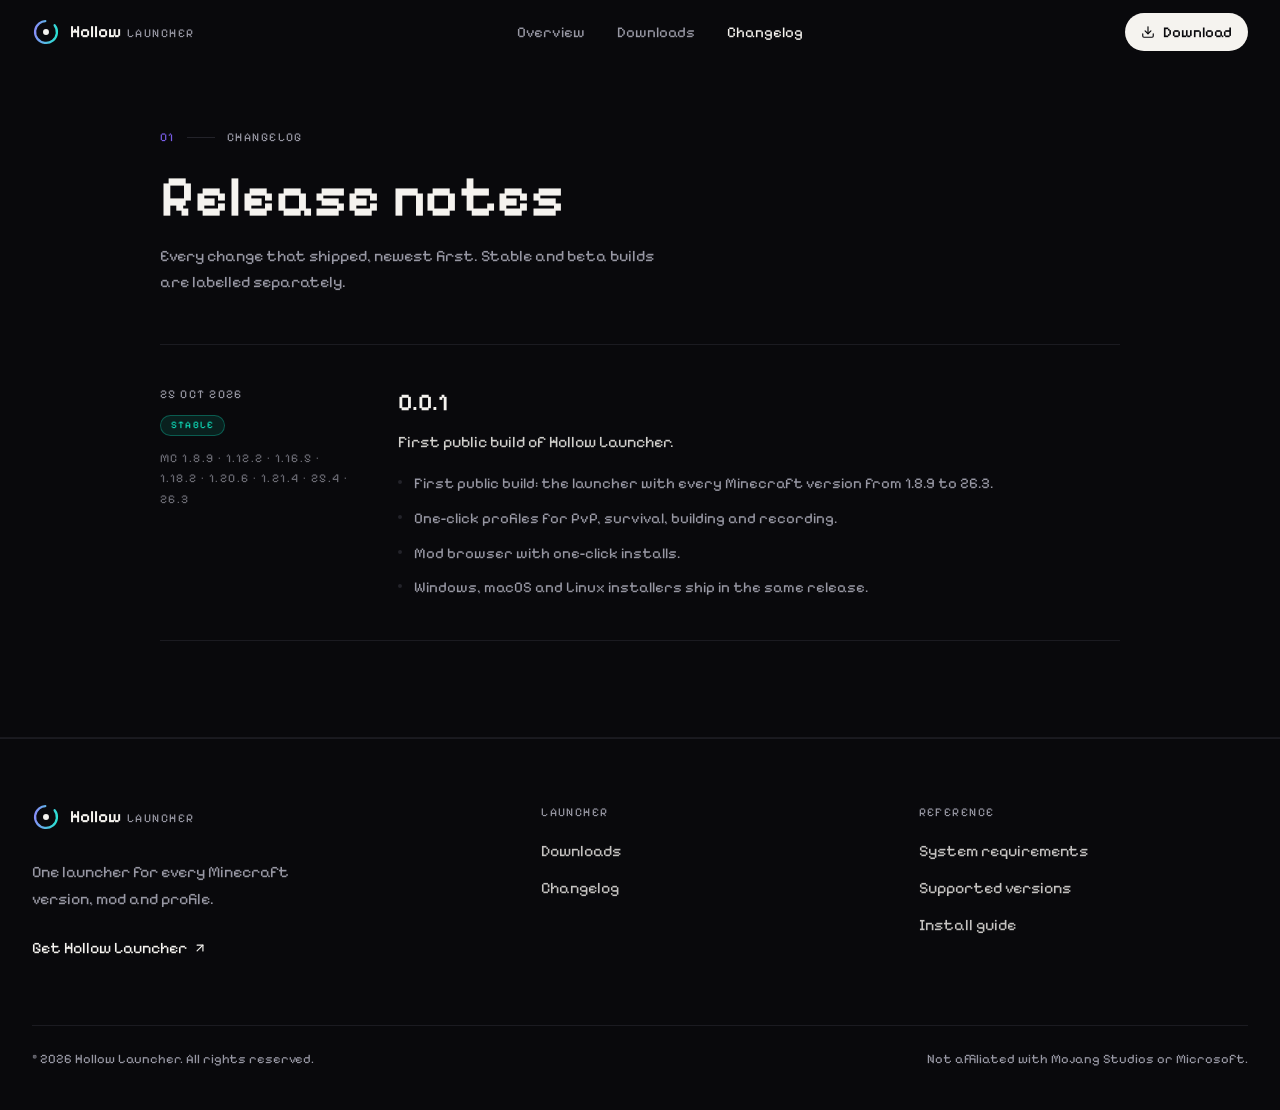
==== commit d231fa29: "Add files via upload" ====
--- a/changelog.html
+++ b/changelog.html
@@ -3,17 +3,17 @@
 <head>
 <meta charset="utf-8">
 <meta name="viewport" content="width=device-width, initial-scale=1">
-<title>Changelog — Hollow Client</title>
-<meta name="description" content="Every Hollow Client release, newest first.">
+<title>Changelog — Hollow Launcher</title>
+<meta name="description" content="Every Hollow Launcher release, newest first.">
 <meta name="theme-color" content="#08080B">
 <meta property="og:type" content="website">
-<meta property="og:title" content="Changelog — Hollow Client">
-<meta property="og:description" content="Every Hollow Client release, newest first.">
+<meta property="og:title" content="Changelog — Hollow Launcher">
+<meta property="og:description" content="Every Hollow Launcher release, newest first.">
 <meta name="twitter:card" content="summary_large_image">
 <link rel="icon" href="favicon.svg" type="image/svg+xml">
 <link rel="preconnect" href="https://fonts.googleapis.com">
 <link rel="preconnect" href="https://fonts.gstatic.com" crossorigin>
-<link rel="stylesheet" href="https://fonts.googleapis.com/css2?family=Inter:wght@300;400;500;600&family=Space+Grotesk:wght@400;500;600;700&display=swap">
+<link rel="stylesheet" href="https://fonts.googleapis.com/css2?family=Pixelify+Sans:wght@400..700&display=swap">
 <link rel="stylesheet" href="style.css">
 </head>
 <body data-page="changelog">
@@ -41,13 +41,13 @@
 <symbol id="i-crown" viewBox="0 0 24 24"><path d="M11.562 3.266a.5.5 0 0 1 .876 0L15.39 8.87a1 1 0 0 0 1.516.294L21.183 5.5a.5.5 0 0 1 .798.519l-2.834 10.246a1 1 0 0 1-.956.734H5.81a1 1 0 0 1-.957-.734L2.02 6.02a.5.5 0 0 1 .798-.519l4.276 3.664a1 1 0 0 0 1.516-.294z"/><path d="M5 21h14"/></symbol>
 </svg>
 <header class="site-header"><div class="wrap">
-<div class="header-row"><a class="brand" href="index.html" aria-label="Hollow Client home"><svg viewBox="0 0 32 32" aria-hidden="true"><defs><linearGradient id="mark-h" x1="0" y1="0" x2="1" y2="1"><stop offset="0%" stop-color="hsl(252 100% 75%)"/><stop offset="100%" stop-color="hsl(170 88% 52%)"/></linearGradient></defs><circle cx="16" cy="16" r="12.5" fill="none" stroke="url(#mark-h)" stroke-width="2.6" stroke-linecap="round" stroke-dasharray="66 13" transform="rotate(-38 16 16)"/><circle cx="16" cy="16" r="3.4" fill="hsl(40 22% 95%)"/></svg><span class="brand-name"><b>Hollow</b><span>client</span></span></a>
-<nav class="nav" aria-label="Main"><a href="index.html">Overview</a><a href="downloads.html">Downloads</a><a href="changelog.html" aria-current="page">Changelog</a><a href="shop.html">Cosmetics</a></nav>
+<div class="header-row"><a class="brand" href="index.html" aria-label="Hollow Launcher home"><svg viewBox="0 0 32 32" aria-hidden="true"><defs><linearGradient id="mark-h" x1="0" y1="0" x2="1" y2="1"><stop offset="0%" stop-color="hsl(252 100% 75%)"/><stop offset="100%" stop-color="hsl(170 88% 52%)"/></linearGradient></defs><circle cx="16" cy="16" r="12.5" fill="none" stroke="url(#mark-h)" stroke-width="2.6" stroke-linecap="round" stroke-dasharray="66 13" transform="rotate(-38 16 16)"/><circle cx="16" cy="16" r="3.4" fill="hsl(40 22% 95%)"/></svg><span class="brand-name"><b>Hollow</b><span>launcher</span></span></a>
+<nav class="nav" aria-label="Main"><a href="index.html">Overview</a><a href="downloads.html">Downloads</a><a href="changelog.html" aria-current="page">Changelog</a></nav>
 <div class="header-actions">
 <a class="btn btn-solid header-cta" href="downloads.html"><svg class="icon icon-sm" aria-hidden="true"><use href="#i-download"/></svg>Download</a>
 <button class="menu-btn" type="button" aria-label="Toggle menu" aria-expanded="false"><svg class="icon i-open" aria-hidden="true"><use href="#i-menu"/></svg><svg class="icon i-close" aria-hidden="true"><use href="#i-x"/></svg></button>
 </div></div>
-<nav class="mobile-nav" aria-label="Mobile"><a href="index.html">Overview</a><a href="downloads.html">Downloads</a><a href="changelog.html" aria-current="page">Changelog</a><a href="shop.html">Cosmetics</a><a class="btn btn-solid" href="downloads.html">Download</a></nav>
+<nav class="mobile-nav" aria-label="Mobile"><a href="index.html">Overview</a><a href="downloads.html">Downloads</a><a href="changelog.html" aria-current="page">Changelog</a><a class="btn btn-solid" href="downloads.html">Download</a></nav>
 </div></header>
 <main>
 <section class="band"><div class="wrap wrap-narrow" style="padding-top:4rem;padding-bottom:6rem">
@@ -58,13 +58,13 @@
 </main>
 <footer class="site-footer"><div class="wrap">
 <div class="footer-top">
-<div><span class="brand" style="pointer-events:none"><svg viewBox="0 0 32 32" aria-hidden="true"><defs><linearGradient id="mark-f" x1="0" y1="0" x2="1" y2="1"><stop offset="0%" stop-color="hsl(252 100% 75%)"/><stop offset="100%" stop-color="hsl(170 88% 52%)"/></linearGradient></defs><circle cx="16" cy="16" r="12.5" fill="none" stroke="url(#mark-f)" stroke-width="2.6" stroke-linecap="round" stroke-dasharray="66 13" transform="rotate(-38 16 16)"/><circle cx="16" cy="16" r="3.4" fill="hsl(40 22% 95%)"/></svg><span class="brand-name"><b>Hollow</b><span>client</span></span></span>
-<p>A client built around the only thing that matters mid-fight: the next frame.</p>
-<a class="get" href="downloads.html">Get Hollow Client <svg class="icon icon-sm" aria-hidden="true"><use href="#i-arrow-up-right"/></svg></a></div>
-<div><h4>Client</h4><ul><li><a href="downloads.html">Downloads</a></li><li><a href="changelog.html">Changelog</a></li><li><a href="shop.html">Cosmetics shop</a></li></ul></div>
+<div><span class="brand" style="pointer-events:none"><svg viewBox="0 0 32 32" aria-hidden="true"><defs><linearGradient id="mark-f" x1="0" y1="0" x2="1" y2="1"><stop offset="0%" stop-color="hsl(252 100% 75%)"/><stop offset="100%" stop-color="hsl(170 88% 52%)"/></linearGradient></defs><circle cx="16" cy="16" r="12.5" fill="none" stroke="url(#mark-f)" stroke-width="2.6" stroke-linecap="round" stroke-dasharray="66 13" transform="rotate(-38 16 16)"/><circle cx="16" cy="16" r="3.4" fill="hsl(40 22% 95%)"/></svg><span class="brand-name"><b>Hollow</b><span>launcher</span></span></span>
+<p>One launcher for every Minecraft version, mod and profile.</p>
+<a class="get" href="downloads.html">Get Hollow Launcher <svg class="icon icon-sm" aria-hidden="true"><use href="#i-arrow-up-right"/></svg></a></div>
+<div><h4>Launcher</h4><ul><li><a href="downloads.html">Downloads</a></li><li><a href="changelog.html">Changelog</a></li></ul></div>
 <div><h4>Reference</h4><ul><li><a href="downloads.html#requirements">System requirements</a></li><li><a href="downloads.html#requirements">Supported versions</a></li><li><a href="downloads.html#install">Install guide</a></li></ul></div>
 </div>
-<div class="footer-bottom"><p>© 2026 Hollow Client. All rights reserved.</p><p>Not affiliated with Mojang Studios or Microsoft.</p></div>
+<div class="footer-bottom"><p>© 2026 Hollow Launcher. All rights reserved.</p><p>Not affiliated with Mojang Studios or Microsoft.</p></div>
 </div></footer>
 <script src="data.js"></script>
 <script src="app.js"></script>
--- a/style.css
+++ b/style.css
@@ -1,4 +1,4 @@
-/* Hollow Client — site styles
+/* Hollow Launcher — site styles
    Design tokens are HSL triplets so alpha can be added: hsl(var(--primary) / .4) */
 
 :root {
@@ -9,18 +9,18 @@
   --accent: 170 88% 48%;
   --muted: 240 6% 62%;
   --border: 240 9% 15%;
-  --font-heading: "Space Grotesk", ui-sans-serif, system-ui, sans-serif;
-  --font-body: "Inter", ui-sans-serif, system-ui, sans-serif;
-  --font-mono: ui-monospace, SFMono-Regular, Menlo, Monaco, Consolas, "Liberation Mono", monospace;
+  --font-heading: "Pixelify Sans", ui-monospace, system-ui, sans-serif;
+  --font-body: "Pixelify Sans", ui-monospace, system-ui, sans-serif;
+  --font-mono: "Pixelify Sans", ui-monospace, SFMono-Regular, Menlo, Consolas, monospace;
   color-scheme: dark;
 }
 
 *, *::before, *::after { box-sizing: border-box; border-color: hsl(var(--border)); }
-html { scroll-behavior: smooth; -webkit-font-smoothing: antialiased; -moz-osx-font-smoothing: grayscale; }
+html { scroll-behavior: smooth; -webkit-font-smoothing: auto; -moz-osx-font-smoothing: auto; }
 body {
   margin: 0; min-height: 100vh; display: flex; flex-direction: column;
   background: hsl(var(--bg)); color: hsl(var(--fg));
-  font-family: var(--font-body); font-size: 16px; line-height: 1.5;
+  font-family: var(--font-body); font-size: 18px; line-height: 1.5;
 }
 ::selection { background: hsl(var(--primary) / .35); color: hsl(var(--fg)); }
 a { color: inherit; text-decoration: none; }
@@ -43,7 +43,7 @@
 main { flex: 1; padding-top: 4rem; }
 .band { border-bottom: 1px solid hsl(var(--border) / .6); }
 .band-tint { background: hsl(var(--card) / .2); }
-.mono { font-family: var(--font-mono); font-size: 10px; text-transform: uppercase; }
+.mono { font-family: var(--font-mono); font-size: 12px; text-transform: uppercase; }
 .muted { color: hsl(var(--muted)); }
 .text-gradient {
   background: linear-gradient(100deg, hsl(var(--fg)) 0%, hsl(var(--primary)) 45%, hsl(var(--accent)) 100%);
@@ -59,14 +59,14 @@
 }
 
 /* ---------- eyebrow ---------- */
-.eyebrow { display: flex; align-items: center; gap: .75rem; font-family: var(--font-mono); font-size: 10px; text-transform: uppercase; letter-spacing: .24em; }
+.eyebrow { display: flex; align-items: center; gap: .75rem; font-family: var(--font-mono); font-size: 12px; text-transform: uppercase; letter-spacing: .12em; }
 .eyebrow .idx { color: hsl(var(--primary) / .9); }
 .eyebrow .rule { width: 1.75rem; height: 1px; background: hsl(var(--border)); }
 .eyebrow .lbl { color: hsl(var(--muted)); }
 
-.h-section { margin-top: 1.25rem; font-family: var(--font-heading); font-size: clamp(1.9rem, 3.6vw, 3rem); font-weight: 600; line-height: 1.05; letter-spacing: -.035em; }
-.h-page { margin-top: 1.25rem; font-family: var(--font-heading); font-size: clamp(2.2rem, 5vw, 3.6rem); font-weight: 600; line-height: .98; letter-spacing: -.045em; }
-.lead { margin-top: 1rem; font-size: 14px; line-height: 1.65; color: hsl(var(--muted)); }
+.h-section { margin-top: 1.25rem; font-family: var(--font-heading); font-size: clamp(1.9rem, 3.6vw, 3rem); font-weight: 600; line-height: 1.12; letter-spacing: 0; }
+.h-page { margin-top: 1.25rem; font-family: var(--font-heading); font-size: clamp(2.2rem, 5vw, 3.6rem); font-weight: 600; line-height: 1.06; letter-spacing: 0; }
+.lead { margin-top: 1rem; font-size: 16px; line-height: 1.65; color: hsl(var(--muted)); }
 
 /* ---------- buttons ---------- */
 .btn { display: inline-flex; align-items: center; justify-content: center; gap: .5rem; border-radius: 999px; font-weight: 500; transition: box-shadow .3s, background-color .2s, border-color .2s, color .2s; white-space: nowrap; }
@@ -74,8 +74,8 @@
 .btn-solid:hover { box-shadow: 0 0 36px -8px hsl(var(--fg) / .55); }
 .btn-outline { border: 1px solid hsl(var(--border)); color: hsl(var(--fg)); font-weight: 400; }
 .btn-outline:hover { border-color: hsl(var(--fg) / .3); background: hsl(var(--card) / .6); }
-.btn-md { padding: .625rem 1.25rem; font-size: 13px; }
-.btn-lg { padding: .75rem 1.5rem; font-size: 14px; }
+.btn-md { padding: .625rem 1.25rem; font-size: 15px; }
+.btn-lg { padding: .75rem 1.5rem; font-size: 16px; }
 .btn[disabled] { cursor: not-allowed; border: 1px solid hsl(var(--border) / .7); background: none; color: hsl(var(--muted)); font-weight: 400; box-shadow: none; }
 .btn .arrow { transition: transform .3s; }
 .btn:hover .arrow, .link-arrow:hover .arrow { transform: translateX(2px); }
@@ -88,20 +88,20 @@
 .brand:hover { opacity: .8; }
 .brand svg { width: 1.75rem; height: 1.75rem; }
 .brand-name { display: flex; align-items: baseline; gap: .375rem; }
-.brand-name b { font-family: var(--font-heading); font-size: 15px; font-weight: 600; letter-spacing: -.01em; }
-.brand-name span { font-family: var(--font-mono); font-size: 10px; text-transform: uppercase; letter-spacing: .22em; color: hsl(var(--muted)); }
+.brand-name b { font-family: var(--font-heading); font-size: 17px; font-weight: 600; letter-spacing: 0; }
+.brand-name span { font-family: var(--font-mono); font-size: 12px; text-transform: uppercase; letter-spacing: .12em; color: hsl(var(--muted)); }
 .nav { display: none; align-items: center; gap: .25rem; }
-.nav a { border-radius: 999px; padding: .375rem .875rem; font-size: 13px; color: hsl(var(--muted)); transition: color .2s; }
+.nav a { border-radius: 999px; padding: .375rem .875rem; font-size: 15px; color: hsl(var(--muted)); transition: color .2s; }
 .nav a:hover, .nav a[aria-current="page"] { color: hsl(var(--fg)); }
 .header-actions { display: flex; align-items: center; gap: .5rem; }
-.header-cta { display: none; padding: .5rem 1rem; font-size: 13px; }
+.header-cta { display: none; padding: .5rem 1rem; font-size: 15px; }
 .menu-btn { display: inline-flex; align-items: center; justify-content: center; width: 2.25rem; height: 2.25rem; border: 1px solid hsl(var(--border)); border-radius: 999px; }
 .menu-btn .i-close { display: none; }
 .menu-open .menu-btn .i-open { display: none; }
 .menu-open .menu-btn .i-close { display: block; }
 .mobile-nav { display: none; border-top: 1px solid hsl(var(--border) / .7); padding: .75rem 0 1.25rem; }
 .menu-open .mobile-nav { display: block; }
-.mobile-nav a { display: block; padding: .75rem 0; font-size: 15px; color: hsl(var(--muted)); border-bottom: 1px solid hsl(var(--border) / .5); }
+.mobile-nav a { display: block; padding: .75rem 0; font-size: 17px; color: hsl(var(--muted)); border-bottom: 1px solid hsl(var(--border) / .5); }
 .mobile-nav a[aria-current="page"] { color: hsl(var(--fg)); }
 .mobile-nav .btn { margin-top: 1rem; width: 100%; padding: .75rem 1rem; color: hsl(var(--bg)); border: 0; }
 @media (min-width: 640px) { .header-cta { display: inline-flex; } }
@@ -118,24 +118,24 @@
 .hero-copy { text-align: center; }
 @keyframes rise { from { opacity: 0; transform: translateY(18px); } to { opacity: 1; transform: none; } }
 .animate-rise { animation: rise .8s cubic-bezier(.22, 1, .36, 1) both; }
-.pill { display: inline-flex; align-items: center; gap: .5rem; border: 1px solid hsl(var(--border) / .8); background: hsl(var(--card) / .6); backdrop-filter: blur(6px); -webkit-backdrop-filter: blur(6px); border-radius: 999px; padding: .375rem .875rem; font-family: var(--font-mono); font-size: 10px; text-transform: uppercase; letter-spacing: .2em; color: hsl(var(--muted)); }
+.pill { display: inline-flex; align-items: center; gap: .5rem; border: 1px solid hsl(var(--border) / .8); background: hsl(var(--card) / .6); backdrop-filter: blur(6px); -webkit-backdrop-filter: blur(6px); border-radius: 999px; padding: .375rem .875rem; font-family: var(--font-mono); font-size: 12px; text-transform: uppercase; letter-spacing: .12em; color: hsl(var(--muted)); }
 .ping { position: relative; display: flex; width: 6px; height: 6px; }
 .ping::before, .ping::after { content: ""; border-radius: 999px; background: hsl(var(--accent)); }
 .ping::before { position: absolute; inset: 0; opacity: .7; animation: ping 1.6s cubic-bezier(0, 0, .2, 1) infinite; }
 .ping::after { position: relative; width: 6px; height: 6px; }
 @keyframes ping { 75%, 100% { transform: scale(2.4); opacity: 0; } }
-.hero h1 { margin: 1.75rem auto 0; max-width: 56rem; font-family: var(--font-heading); font-size: clamp(2.6rem, 7.2vw, 5.5rem); font-weight: 600; line-height: .94; letter-spacing: -.045em; }
-.hero-lead { margin: 1.5rem auto 0; max-width: 36rem; font-size: 15px; line-height: 1.65; color: hsl(var(--muted)); }
-@media (min-width: 640px) { .hero-lead { font-size: 16px; } }
+.hero h1 { margin: 1.75rem auto 0; max-width: 56rem; font-family: var(--font-heading); font-size: clamp(2.6rem, 7.2vw, 5.5rem); font-weight: 600; line-height: 1.04; letter-spacing: 0; }
+.hero-lead { margin: 1.5rem auto 0; max-width: 36rem; font-size: 17px; line-height: 1.65; color: hsl(var(--muted)); }
+@media (min-width: 640px) { .hero-lead { font-size: 18px; } }
 .hero-actions { margin-top: 2.25rem; display: flex; flex-direction: column; align-items: center; justify-content: center; gap: .75rem; }
 .hero-actions .btn { width: 100%; }
 @media (min-width: 640px) { .hero-actions { flex-direction: row; } .hero-actions .btn { width: auto; } }
-.hero-platforms { margin-top: 1rem; font-family: var(--font-mono); font-size: 10px; text-transform: uppercase; letter-spacing: .2em; color: hsl(var(--muted) / .7); }
+.hero-platforms { margin-top: 1rem; font-family: var(--font-mono); font-size: 12px; text-transform: uppercase; letter-spacing: .12em; color: hsl(var(--muted) / .7); }
 .hero-stats { margin: 4rem auto 0; max-width: 48rem; display: grid; grid-template-columns: 1fr; border-top: 1px solid hsl(var(--border) / .7); }
 .hero-stats > div { padding: 1.5rem .5rem; text-align: center; border-bottom: 1px solid hsl(var(--border) / .7); }
 .hero-stats > div:last-child { border-bottom: 0; }
-.hero-stats b { display: block; font-family: var(--font-heading); font-size: 18px; font-weight: 500; letter-spacing: -.01em; }
-.hero-stats span { display: block; margin-top: .25rem; font-family: var(--font-mono); font-size: 10px; text-transform: uppercase; letter-spacing: .2em; color: hsl(var(--muted)); }
+.hero-stats b { display: block; font-family: var(--font-heading); font-size: 21px; font-weight: 500; letter-spacing: 0; }
+.hero-stats span { display: block; margin-top: .25rem; font-family: var(--font-mono); font-size: 12px; text-transform: uppercase; letter-spacing: .12em; color: hsl(var(--muted)); }
 @media (min-width: 640px) {
   .hero-stats { grid-template-columns: repeat(3, 1fr); }
   .hero-stats > div { border-bottom: 0; border-right: 1px solid hsl(var(--border) / .7); }
@@ -145,7 +145,7 @@
 /* ---------- marquee ---------- */
 .marquee { position: relative; overflow: hidden; padding: 1.25rem 0; -webkit-mask-image: linear-gradient(90deg, #0000, #000 8% 92%, #0000); mask-image: linear-gradient(90deg, #0000, #000 8% 92%, #0000); }
 .marquee-track { display: flex; width: max-content; align-items: center; animation: marquee 46s linear infinite; }
-.marquee-track span { display: flex; align-items: center; gap: 2rem; padding-right: 2rem; font-family: var(--font-mono); font-size: 10px; text-transform: uppercase; letter-spacing: .22em; color: hsl(var(--muted) / .8); }
+.marquee-track span { display: flex; align-items: center; gap: 2rem; padding-right: 2rem; font-family: var(--font-mono); font-size: 12px; text-transform: uppercase; letter-spacing: .12em; color: hsl(var(--muted) / .8); }
 .marquee-track span::after { content: ""; width: 4px; height: 4px; border-radius: 999px; background: hsl(var(--primary) / .7); }
 @keyframes marquee { to { transform: translateX(-50%); } }
 
@@ -162,17 +162,17 @@
 .feature:hover { background: hsl(var(--card) / .7); }
 .feature .ico { display: flex; align-items: center; justify-content: center; width: 2.25rem; height: 2.25rem; border: 1px solid hsl(var(--border) / .8); border-radius: .75rem; background: hsl(var(--card)); transition: border-color .3s, color .3s; }
 .feature:hover .ico { border-color: hsl(var(--primary) / .5); color: hsl(var(--primary)); }
-.feature h3 { margin-top: 1.25rem; font-family: var(--font-heading); font-size: 15px; font-weight: 500; letter-spacing: -.01em; }
-.feature p { margin-top: .5rem; font-size: 13px; line-height: 1.65; color: hsl(var(--muted)); }
+.feature h3 { margin-top: 1.25rem; font-family: var(--font-heading); font-size: 17px; font-weight: 500; letter-spacing: 0; }
+.feature p { margin-top: .5rem; font-size: 15px; line-height: 1.65; color: hsl(var(--muted)); }
 
 .split { display: grid; gap: 3rem; }
 @media (min-width: 1024px) { .split-hood { grid-template-columns: .9fr 1.1fr; gap: 5rem; } .split-faq { grid-template-columns: .8fr 1.2fr; gap: 5rem; } .split-req { grid-template-columns: .8fr 1.2fr; gap: 5rem; } .sticky-col { position: sticky; top: 7rem; align-self: start; } }
 .hood-list > div { display: grid; gap: .75rem; border-top: 1px solid hsl(var(--border) / .7); padding: 1.75rem 0; }
 .hood-list > div:last-child { border-bottom: 1px solid hsl(var(--border) / .7); }
 @media (min-width: 640px) { .hood-list > div { grid-template-columns: auto 120px 1fr; gap: 1.5rem; align-items: start; } }
-.hood-list .n { font-family: var(--font-mono); font-size: 10px; letter-spacing: .2em; color: hsl(var(--muted) / .6); }
-.hood-list h3 { font-family: var(--font-heading); font-size: 14px; font-weight: 500; letter-spacing: -.01em; }
-.hood-list p { font-size: 13px; line-height: 1.65; color: hsl(var(--muted)); }
+.hood-list .n { font-family: var(--font-mono); font-size: 12px; letter-spacing: .12em; color: hsl(var(--muted) / .6); }
+.hood-list h3 { font-family: var(--font-heading); font-size: 16px; font-weight: 500; letter-spacing: 0; }
+.hood-list p { font-size: 15px; line-height: 1.65; color: hsl(var(--muted)); }
 
 /* latest build */
 .latest { position: relative; overflow: hidden; border: 1px solid hsl(var(--border) / .7); border-radius: 1.5rem; background: hsl(var(--card) / .4); }
@@ -181,43 +181,43 @@
 @media (min-width: 640px) { .latest-grid { padding: 2.75rem; } }
 @media (min-width: 1024px) { .latest-grid { grid-template-columns: .95fr 1.05fr; gap: 4rem; } }
 .version-row { margin-top: 1.25rem; display: flex; align-items: flex-end; gap: .75rem; }
-.version-row h2 { font-family: var(--font-heading); font-size: clamp(2.4rem, 5vw, 3.6rem); font-weight: 600; line-height: 1; letter-spacing: -.05em; }
-.tag { display: inline-flex; border-radius: 999px; border: 1px solid hsl(var(--accent) / .3); background: hsl(var(--accent) / .1); padding: .125rem .625rem; font-family: var(--font-mono); font-size: 9px; text-transform: uppercase; letter-spacing: .18em; color: hsl(var(--accent)); }
+.version-row h2 { font-family: var(--font-heading); font-size: clamp(2.4rem, 5vw, 3.6rem); font-weight: 600; line-height: 1; letter-spacing: 0; }
+.tag { display: inline-flex; border-radius: 999px; border: 1px solid hsl(var(--accent) / .3); background: hsl(var(--accent) / .1); padding: .125rem .625rem; font-family: var(--font-mono); font-size: 10px; text-transform: uppercase; letter-spacing: .12em; color: hsl(var(--accent)); }
 .tag-beta { border-color: hsl(var(--primary) / .4); background: hsl(var(--primary) / .1); color: hsl(var(--primary)); }
 .version-row .tag { margin-bottom: .375rem; }
-.latest p.sum { margin-top: 1rem; max-width: 24rem; font-size: 14px; line-height: 1.65; color: hsl(var(--muted)); }
-.latest p.meta { margin-top: 1rem; font-family: var(--font-mono); font-size: 10px; text-transform: uppercase; letter-spacing: .2em; color: hsl(var(--muted) / .7); }
+.latest p.sum { margin-top: 1rem; max-width: 24rem; font-size: 16px; line-height: 1.65; color: hsl(var(--muted)); }
+.latest p.meta { margin-top: 1rem; font-family: var(--font-mono); font-size: 12px; text-transform: uppercase; letter-spacing: .12em; color: hsl(var(--muted) / .7); }
 .latest-actions { margin-top: 1.75rem; display: flex; flex-wrap: wrap; align-items: center; gap: .75rem; }
-.link-arrow { display: inline-flex; align-items: center; gap: .375rem; font-size: 13px; color: hsl(var(--muted)); transition: color .2s; }
+.link-arrow { display: inline-flex; align-items: center; gap: .375rem; font-size: 15px; color: hsl(var(--muted)); transition: color .2s; }
 .link-arrow:hover { color: hsl(var(--fg)); }
 .link-arrow .arrow { width: .875rem; height: .875rem; transition: transform .3s; }
 .latest-notes { border-top: 1px solid hsl(var(--border) / .7); padding-top: 2rem; }
 @media (min-width: 1024px) { .latest-notes { border-top: 0; border-left: 1px solid hsl(var(--border) / .7); padding-top: 0; padding-left: 3rem; } }
-.latest-notes h3 { font-family: var(--font-mono); font-size: 10px; text-transform: uppercase; letter-spacing: .22em; font-weight: 400; color: hsl(var(--muted)); }
+.latest-notes h3 { font-family: var(--font-mono); font-size: 12px; text-transform: uppercase; letter-spacing: .12em; font-weight: 400; color: hsl(var(--muted)); }
 .dot-list { display: grid; gap: 1rem; margin-top: 1.25rem; }
-.dot-list li { display: flex; gap: .75rem; font-size: 13px; line-height: 1.65; color: hsl(var(--fg) / .85); }
+.dot-list li { display: flex; gap: .75rem; font-size: 15px; line-height: 1.65; color: hsl(var(--fg) / .85); }
 .dot-list li::before { content: ""; flex-shrink: 0; width: 4px; height: 4px; margin-top: .55rem; border-radius: 999px; background: hsl(var(--primary)); }
 
 /* faq */
 .faq details { border-bottom: 1px solid hsl(var(--border) / .7); }
-.faq summary { display: flex; align-items: center; justify-content: space-between; gap: 1rem; padding: 1.25rem 0; cursor: pointer; list-style: none; font-family: var(--font-heading); font-size: 15px; font-weight: 500; letter-spacing: -.01em; }
+.faq summary { display: flex; align-items: center; justify-content: space-between; gap: 1rem; padding: 1.25rem 0; cursor: pointer; list-style: none; font-family: var(--font-heading); font-size: 17px; font-weight: 500; letter-spacing: 0; }
 .faq summary::-webkit-details-marker { display: none; }
 .faq summary .icon { color: hsl(var(--muted)); transition: transform .2s; }
 .faq details[open] summary .icon { transform: rotate(180deg); }
-.faq details p { padding: 0 2rem 1.25rem 0; font-size: 13px; line-height: 1.65; color: hsl(var(--muted)); }
+.faq details p { padding: 0 2rem 1.25rem 0; font-size: 15px; line-height: 1.65; color: hsl(var(--muted)); }
 
 /* ---------- footer ---------- */
 .site-footer { border-top: 1px solid hsl(var(--border) / .7); background: hsl(var(--bg)); }
 .footer-top { display: grid; gap: 3rem; padding-top: 4rem; padding-bottom: 4rem; }
 @media (min-width: 768px) { .footer-top { grid-template-columns: 1.4fr 1fr 1fr; } }
-.footer-top p { margin-top: 1.25rem; max-width: 20rem; font-size: 14px; line-height: 1.65; color: hsl(var(--muted)); }
-.footer-top .get { margin-top: 1.5rem; display: inline-flex; align-items: center; gap: .375rem; font-size: 14px; transition: opacity .2s; }
+.footer-top p { margin-top: 1.25rem; max-width: 20rem; font-size: 16px; line-height: 1.65; color: hsl(var(--muted)); }
+.footer-top .get { margin-top: 1.5rem; display: inline-flex; align-items: center; gap: .375rem; font-size: 16px; transition: opacity .2s; }
 .footer-top .get:hover { opacity: .7; }
-.footer-top h4 { font-family: var(--font-mono); font-size: 10px; font-weight: 400; text-transform: uppercase; letter-spacing: .22em; color: hsl(var(--muted)); }
+.footer-top h4 { font-family: var(--font-mono); font-size: 12px; font-weight: 400; text-transform: uppercase; letter-spacing: .12em; color: hsl(var(--muted)); }
 .footer-top ul { margin-top: 1rem; display: grid; gap: .625rem; }
-.footer-top li a { font-size: 14px; color: hsl(var(--fg) / .8); transition: color .2s; }
+.footer-top li a { font-size: 16px; color: hsl(var(--fg) / .8); transition: color .2s; }
 .footer-top li a:hover { color: hsl(var(--fg)); }
-.footer-bottom { display: flex; flex-direction: column; gap: .75rem; border-top: 1px solid hsl(var(--border) / .7); padding: 1.5rem 0 2.5rem; font-size: 11px; color: hsl(var(--muted)); }
+.footer-bottom { display: flex; flex-direction: column; gap: .75rem; border-top: 1px solid hsl(var(--border) / .7); padding: 1.5rem 0 2.5rem; font-size: 13px; color: hsl(var(--muted)); }
 @media (min-width: 640px) { .footer-bottom { flex-direction: row; align-items: center; justify-content: space-between; } }
 
 /* ---------- downloads ---------- */
@@ -229,9 +229,9 @@
 @media (min-width: 1024px) { .page-hero-row { flex-direction: row; align-items: flex-end; } }
 .page-hero-row .lead { max-width: 36rem; }
 .page-hero .copy { max-width: 36rem; }
-.field-label { margin-bottom: .5rem; font-family: var(--font-mono); font-size: 10px; text-transform: uppercase; letter-spacing: .22em; color: hsl(var(--muted)); }
+.field-label { margin-bottom: .5rem; font-family: var(--font-mono); font-size: 12px; text-transform: uppercase; letter-spacing: .12em; color: hsl(var(--muted)); }
 .select { position: relative; width: 240px; max-width: 100%; }
-.select select { width: 100%; appearance: none; -webkit-appearance: none; border: 1px solid hsl(var(--border) / .8); border-radius: 999px; background: hsl(var(--card) / .5); color: hsl(var(--fg)); padding: .5rem 2.5rem .5rem 1rem; font-size: 14px; height: 2.25rem; }
+.select select { width: 100%; appearance: none; -webkit-appearance: none; border: 1px solid hsl(var(--border) / .8); border-radius: 999px; background: hsl(var(--card) / .5); color: hsl(var(--fg)); padding: .5rem 2.5rem .5rem 1rem; font-size: 16px; height: 2.25rem; }
 .select .icon { position: absolute; right: .875rem; top: 50%; transform: translateY(-50%); opacity: .5; pointer-events: none; }
 .select select option { background: hsl(var(--card)); }
 .platforms { margin-top: 3rem; display: grid; gap: 1rem; }
@@ -245,102 +245,42 @@
 .platform .tick { display: none; align-items: center; justify-content: center; width: 1.25rem; height: 1.25rem; border-radius: 999px; background: hsl(var(--primary) / .15); color: hsl(var(--primary)); }
 .platform .tick .icon { width: .75rem; height: .75rem; }
 .platform.is-active .tick { display: flex; }
-.platform h3 { margin-top: 1.25rem; font-family: var(--font-heading); font-size: 16px; font-weight: 500; letter-spacing: -.01em; }
-.platform .detail { margin-top: .25rem; font-size: 12px; line-height: 1.6; color: hsl(var(--muted)); }
-.platform .build { margin-top: .75rem; font-family: var(--font-mono); font-size: 10px; text-transform: uppercase; letter-spacing: .16em; color: hsl(var(--muted) / .7); }
-.platform .btn { margin-top: 1.5rem; width: 100%; padding: .625rem 1rem; font-size: 13px; }
+.platform h3 { margin-top: 1.25rem; font-family: var(--font-heading); font-size: 18px; font-weight: 500; letter-spacing: 0; }
+.platform .detail { margin-top: .25rem; font-size: 14px; line-height: 1.6; color: hsl(var(--muted)); }
+.platform .build { margin-top: .75rem; font-family: var(--font-mono); font-size: 12px; text-transform: uppercase; letter-spacing: .12em; color: hsl(var(--muted) / .7); }
+.platform .btn { margin-top: 1.5rem; width: 100%; padding: .625rem 1rem; font-size: 15px; }
 
 .req-list > div { display: grid; gap: .25rem; border-top: 1px solid hsl(var(--border) / .7); padding: 1rem 0; }
 .req-list > div:last-child { border-bottom: 1px solid hsl(var(--border) / .7); }
 @media (min-width: 640px) { .req-list > div { grid-template-columns: 180px 1fr; gap: 1.5rem; align-items: baseline; } }
-.req-list dt { font-family: var(--font-mono); font-size: 10px; text-transform: uppercase; letter-spacing: .2em; color: hsl(var(--muted)); }
-.req-list dd { font-size: 13px; line-height: 1.65; color: hsl(var(--fg) / .85); }
+.req-list dt { font-family: var(--font-mono); font-size: 12px; text-transform: uppercase; letter-spacing: .12em; color: hsl(var(--muted)); }
+.req-list dd { font-size: 15px; line-height: 1.65; color: hsl(var(--fg) / .85); }
 .chips { margin-top: .75rem; display: flex; flex-wrap: wrap; gap: .5rem; }
-.chip { border: 1px solid hsl(var(--border) / .8); border-radius: 999px; padding: .25rem .75rem; font-family: var(--font-mono); font-size: 11px; color: hsl(var(--fg) / .85); }
-.h-sub { margin-top: 1.25rem; font-family: var(--font-heading); font-size: clamp(1.7rem, 3vw, 2.4rem); font-weight: 600; line-height: 1.05; letter-spacing: -.035em; }
+.chip { border: 1px solid hsl(var(--border) / .8); border-radius: 999px; padding: .25rem .75rem; font-family: var(--font-mono); font-size: 13px; color: hsl(var(--fg) / .85); }
+.h-sub { margin-top: 1.25rem; font-family: var(--font-heading); font-size: clamp(1.7rem, 3vw, 2.4rem); font-weight: 600; line-height: 1.12; letter-spacing: 0; }
 .steps { margin-top: 2.5rem; display: grid; gap: 2.5rem; }
 @media (min-width: 640px) { .steps { grid-template-columns: repeat(3, 1fr); gap: 2rem; } }
 .steps > div { border-top: 1px solid hsl(var(--border) / .7); padding-top: 1.25rem; }
-.steps .n { font-family: var(--font-mono); font-size: 10px; letter-spacing: .2em; color: hsl(var(--primary) / .9); }
-.steps h3 { margin-top: .75rem; font-family: var(--font-heading); font-size: 15px; font-weight: 500; letter-spacing: -.01em; }
-.steps p { margin-top: .5rem; font-size: 13px; line-height: 1.65; color: hsl(var(--muted)); }
+.steps .n { font-family: var(--font-mono); font-size: 12px; letter-spacing: .12em; color: hsl(var(--primary) / .9); }
+.steps h3 { margin-top: .75rem; font-family: var(--font-heading); font-size: 17px; font-weight: 500; letter-spacing: 0; }
+.steps p { margin-top: .5rem; font-size: 15px; line-height: 1.65; color: hsl(var(--muted)); }
 
 /* ---------- changelog ---------- */
 .release { display: grid; gap: 1.5rem; border-top: 1px solid hsl(var(--border) / .7); padding: 2.5rem 0; }
 .release:last-child { border-bottom: 1px solid hsl(var(--border) / .7); }
 @media (min-width: 1024px) { .release { grid-template-columns: 190px 1fr; gap: 3rem; } }
-.release .when { font-family: var(--font-mono); font-size: 10px; text-transform: uppercase; letter-spacing: .2em; color: hsl(var(--muted)); }
+.release .when { font-family: var(--font-mono); font-size: 12px; text-transform: uppercase; letter-spacing: .12em; color: hsl(var(--muted)); }
 .release .tag { margin-top: .75rem; }
-.release .mc { margin-top: .75rem; font-family: var(--font-mono); font-size: 10px; text-transform: uppercase; letter-spacing: .16em; color: hsl(var(--muted) / .7); line-height: 1.7; }
-.release h2 { font-family: var(--font-heading); font-size: 1.5rem; font-weight: 600; letter-spacing: -.03em; }
+.release .mc { margin-top: .75rem; font-family: var(--font-mono); font-size: 12px; text-transform: uppercase; letter-spacing: .12em; color: hsl(var(--muted) / .7); line-height: 1.7; }
+.release h2 { font-family: var(--font-heading); font-size: 1.5rem; font-weight: 600; letter-spacing: 0; }
 .release .head { display: flex; flex-wrap: wrap; align-items: baseline; gap: .75rem; }
-.release .size { font-family: var(--font-mono); font-size: 10px; text-transform: uppercase; letter-spacing: .16em; color: hsl(var(--muted) / .7); }
-.release .sum { margin-top: .5rem; font-size: 14px; line-height: 1.65; color: hsl(var(--fg) / .85); }
+.release .size { font-family: var(--font-mono); font-size: 12px; text-transform: uppercase; letter-spacing: .12em; color: hsl(var(--muted) / .7); }
+.release .sum { margin-top: .5rem; font-size: 16px; line-height: 1.65; color: hsl(var(--fg) / .85); }
 .release ul { margin-top: 1rem; display: grid; gap: .625rem; }
-.release li { display: flex; gap: .75rem; font-size: 13px; line-height: 1.65; color: hsl(var(--muted)); }
+.release li { display: flex; gap: .75rem; font-size: 15px; line-height: 1.65; color: hsl(var(--muted)); }
 .release li::before { content: ""; flex-shrink: 0; width: 4px; height: 4px; margin-top: .55rem; border-radius: 999px; background: hsl(var(--border)); }
 .release-list { margin-top: 3rem; }
-.empty { margin-top: 2rem; font-size: 14px; color: hsl(var(--muted)); }
-
-/* ---------- shop ---------- */
-.shop-head { display: flex; flex-direction: column; justify-content: space-between; gap: 2rem; }
-@media (min-width: 1024px) { .shop-head { flex-direction: row; align-items: flex-end; } }
-.shop-head .copy { max-width: 36rem; }
-.shop-stats { display: flex; gap: 2rem; }
-.shop-stats b { display: block; font-family: var(--font-heading); font-size: 1.5rem; font-weight: 600; letter-spacing: -.01em; }
-.shop-stats b.free { color: hsl(var(--accent)); }
-.shop-stats span { display: block; margin-top: .25rem; font-family: var(--font-mono); font-size: 10px; text-transform: uppercase; letter-spacing: .2em; color: hsl(var(--muted)); }
-.filters { margin-top: 2.5rem; display: flex; flex-wrap: wrap; gap: .5rem; }
-.filter { border: 1px solid hsl(var(--border) / .8); border-radius: 999px; padding: .375rem .875rem; font-family: var(--font-mono); font-size: 10px; text-transform: uppercase; letter-spacing: .16em; color: hsl(var(--muted)); transition: color .2s, border-color .2s, background-color .2s; }
-.filter:hover { border-color: hsl(var(--border)); color: hsl(var(--fg)); }
-.filter.is-on { border-color: hsl(var(--fg) / .8); background: hsl(var(--fg)); color: hsl(var(--bg)); }
-.cosmetics { margin-top: 2rem; display: grid; gap: 1rem; }
-@media (min-width: 640px) { .cosmetics { grid-template-columns: repeat(2, 1fr); } }
-@media (min-width: 1024px) { .cosmetics { grid-template-columns: repeat(3, 1fr); } }
-.cosmetic { display: flex; flex-direction: column; overflow: hidden; border: 1px solid hsl(var(--border) / .7); border-radius: 1rem; background: hsl(var(--card) / .3); text-align: left; transition: border-color .3s, background-color .3s; }
-.cosmetic:hover { border-color: hsl(var(--primary) / .4); background: hsl(var(--card) / .6); }
-.cosmetic .art { position: relative; height: 10rem; width: 100%; overflow: hidden; }
-.cosmetic .art::before { content: ""; position: absolute; inset: 0; background: hsl(var(--bg) / .25); }
-.cosmetic .art .glyph { position: absolute; inset: 0; display: flex; align-items: center; justify-content: center; color: rgb(255 255 255 / .85); }
-.cosmetic .art .glyph .icon { transition: transform .5s; }
-.cosmetic:hover .art .glyph .icon { transform: scale(1.1); }
-.rarity { position: absolute; left: .75rem; top: .75rem; border: 1px solid hsl(var(--border) / .8); border-radius: 999px; padding: .125rem .625rem; backdrop-filter: blur(6px); -webkit-backdrop-filter: blur(6px); font-family: var(--font-mono); font-size: 9px; text-transform: uppercase; letter-spacing: .16em; color: hsl(var(--muted)); }
-.rarity { background: hsl(var(--bg) / .62); color: hsl(var(--fg) / .85); }
-.rarity.rare { border-color: hsl(var(--accent) / .45); color: hsl(var(--accent)); }
-.rarity.epic { border-color: hsl(var(--primary) / .55); color: hsl(252 100% 82%); }
-.rarity.legendary { border-color: rgb(251 191 36 / .55); color: rgb(252 211 77); }
-.owned { position: absolute; right: .75rem; top: .75rem; display: flex; align-items: center; justify-content: center; width: 1.5rem; height: 1.5rem; border-radius: 999px; background: hsl(var(--bg) / .8); color: hsl(var(--accent)); backdrop-filter: blur(6px); -webkit-backdrop-filter: blur(6px); }
-.owned .icon { width: .875rem; height: .875rem; }
-.cosmetic .body { display: flex; flex: 1; flex-direction: column; padding: 1.25rem; }
-.cosmetic .title { display: flex; align-items: flex-start; justify-content: space-between; gap: .75rem; }
-.cosmetic h3 { font-family: var(--font-heading); font-size: 15px; font-weight: 500; letter-spacing: -.01em; }
-.cosmetic .free { font-family: var(--font-mono); font-size: 10px; text-transform: uppercase; letter-spacing: .18em; color: hsl(var(--accent)); }
-.cosmetic .cat { margin-top: .25rem; font-family: var(--font-mono); font-size: 10px; text-transform: uppercase; letter-spacing: .16em; color: hsl(var(--muted) / .7); }
-.cosmetic .quest { margin-top: 1rem; border-top: 1px solid hsl(var(--border) / .6); padding-top: 1rem; font-size: 12px; line-height: 1.6; color: hsl(var(--fg) / .85); }
-.cosmetic .quest span { color: hsl(var(--muted)); }
-.cosmetic .cta { margin-top: 1rem; font-family: var(--font-mono); font-size: 10px; text-transform: uppercase; letter-spacing: .16em; color: hsl(var(--muted)); transition: color .2s; }
-.cosmetic:hover .cta { color: hsl(var(--fg)); }
-
-/* dialog */
-dialog.quest { width: calc(100% - 2rem); max-width: 32rem; padding: 0; border: 1px solid hsl(var(--border) / .7); border-radius: 1rem; background: hsl(var(--card)); color: hsl(var(--fg)); box-shadow: 0 30px 80px -20px rgb(0 0 0 / .7); }
-dialog.quest::backdrop { background: rgb(0 0 0 / .8); }
-dialog.quest[open] { animation: rise .25s cubic-bezier(.22, 1, .36, 1) both; }
-.quest-body { position: relative; display: grid; gap: 1.5rem; padding: 1.5rem; }
-.quest-close { position: absolute; right: 1rem; top: 1rem; opacity: .7; transition: opacity .2s; border-radius: 6px; }
-.quest-close:hover { opacity: 1; }
-.quest-body .kicker { font-family: var(--font-mono); font-size: 10px; text-transform: uppercase; letter-spacing: .22em; color: hsl(var(--muted)); }
-.quest-body h2 { margin-top: .5rem; font-family: var(--font-heading); font-size: 1.5rem; font-weight: 600; letter-spacing: -.03em; }
-.quest-body .desc { margin-top: .5rem; font-size: 13px; line-height: 1.65; color: hsl(var(--muted)); }
-.quest-body .qt { font-family: var(--font-mono); font-size: 10px; text-transform: uppercase; letter-spacing: .2em; }
-.quest-steps { margin-top: 1rem; display: grid; gap: .75rem; }
-.quest-steps li { display: flex; gap: .75rem; font-size: 13px; line-height: 1.65; color: hsl(var(--fg) / .85); }
-.quest-steps li i { flex-shrink: 0; display: flex; align-items: center; justify-content: center; width: 1.25rem; height: 1.25rem; margin-top: .125rem; border: 1px solid hsl(var(--border) / .8); border-radius: 999px; font-family: var(--font-mono); font-size: 9px; font-style: normal; color: hsl(var(--muted)); }
-.quest-actions { display: flex; flex-direction: column; gap: .5rem; }
-.quest-actions .btn { padding: .625rem 1.25rem; font-size: 13px; }
-.quest-actions .note { margin-top: .25rem; text-align: center; font-size: 11px; color: hsl(var(--muted)); }
-.unlocked-msg { display: flex; align-items: center; gap: .5rem; border: 1px solid hsl(var(--accent) / .3); border-radius: .75rem; background: hsl(var(--accent) / .1); padding: .75rem 1rem; font-size: 13px; color: hsl(var(--accent)); }
-.link-btn { align-self: flex-start; margin-top: .25rem; font-size: 12px; color: hsl(var(--muted)); text-underline-offset: 4px; transition: color .2s; }
-.link-btn:hover { color: hsl(var(--fg)); text-decoration: underline; }
+.empty { margin-top: 2rem; font-size: 16px; color: hsl(var(--muted)); }
 
 @media (prefers-reduced-motion: reduce) {
   *, *::before, *::after { animation-duration: .001ms !important; animation-iteration-count: 1 !important; transition-duration: .001ms !important; scroll-behavior: auto !important; }
